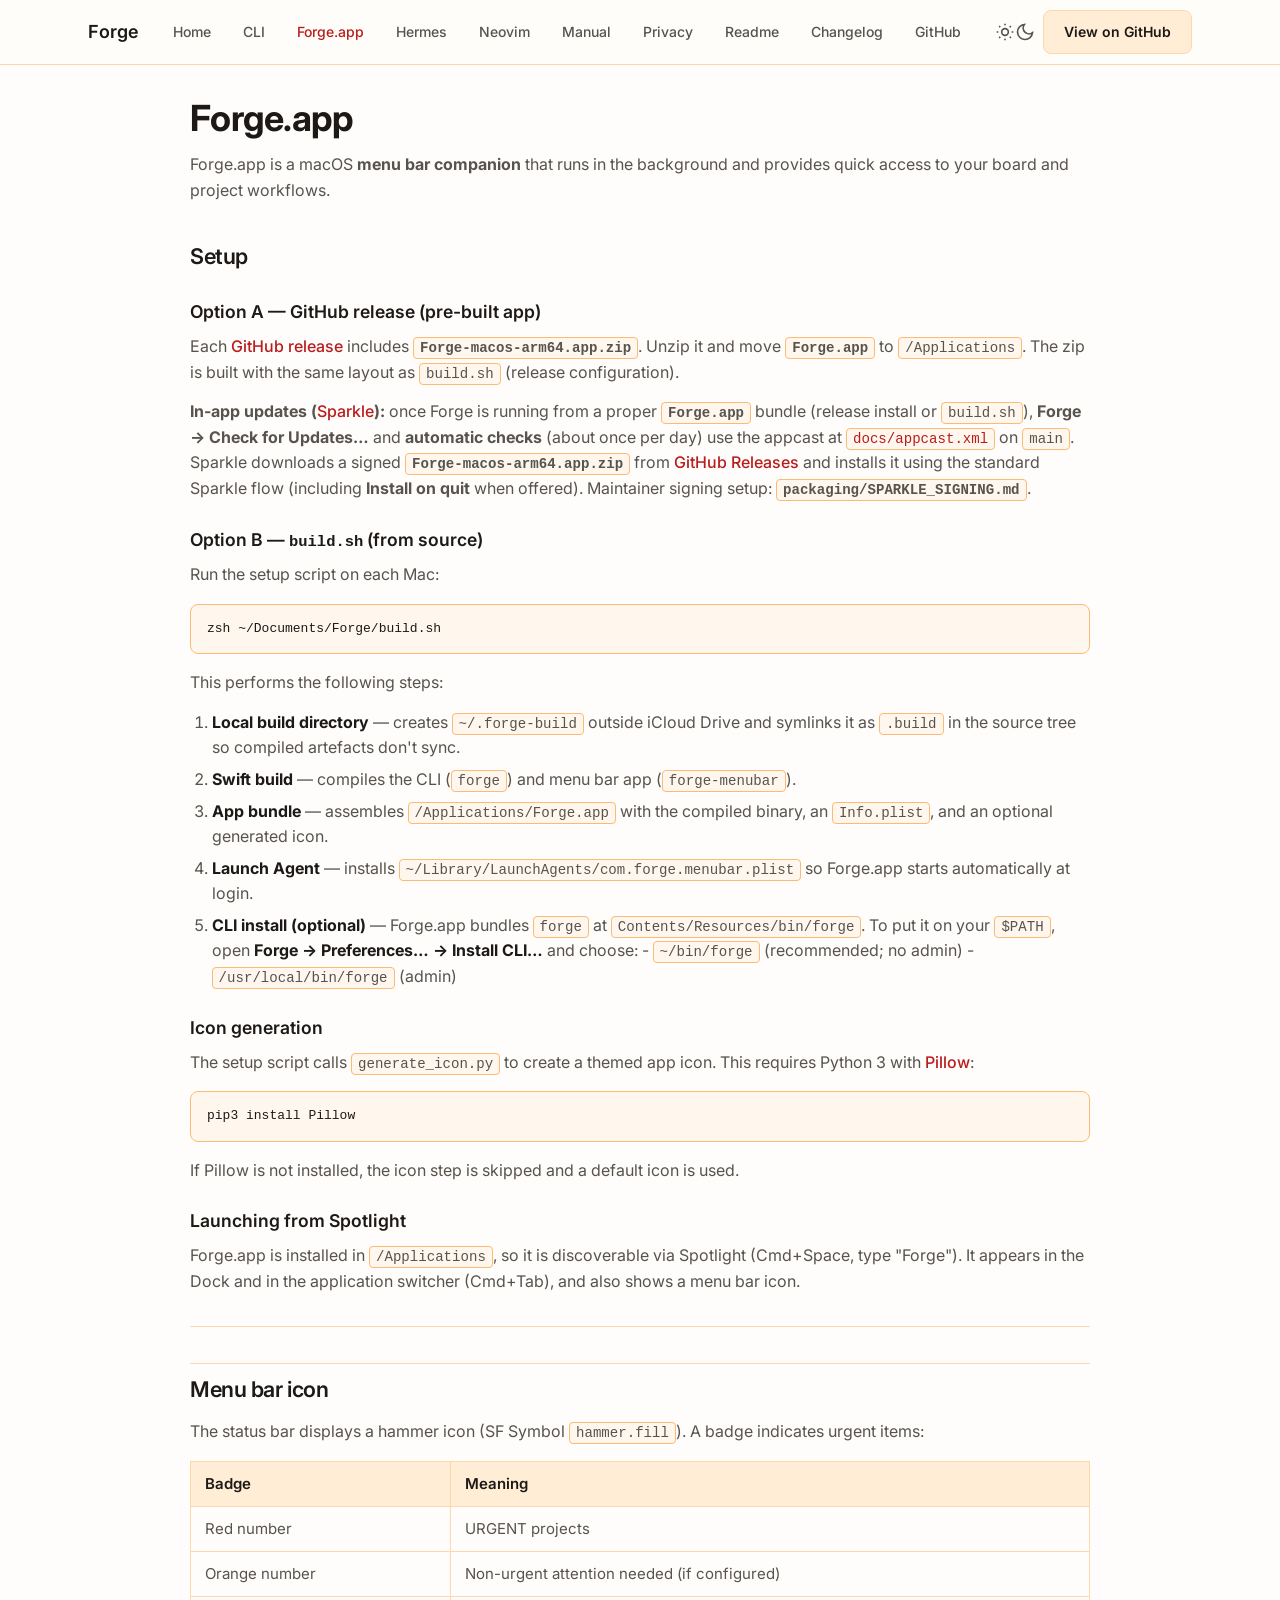
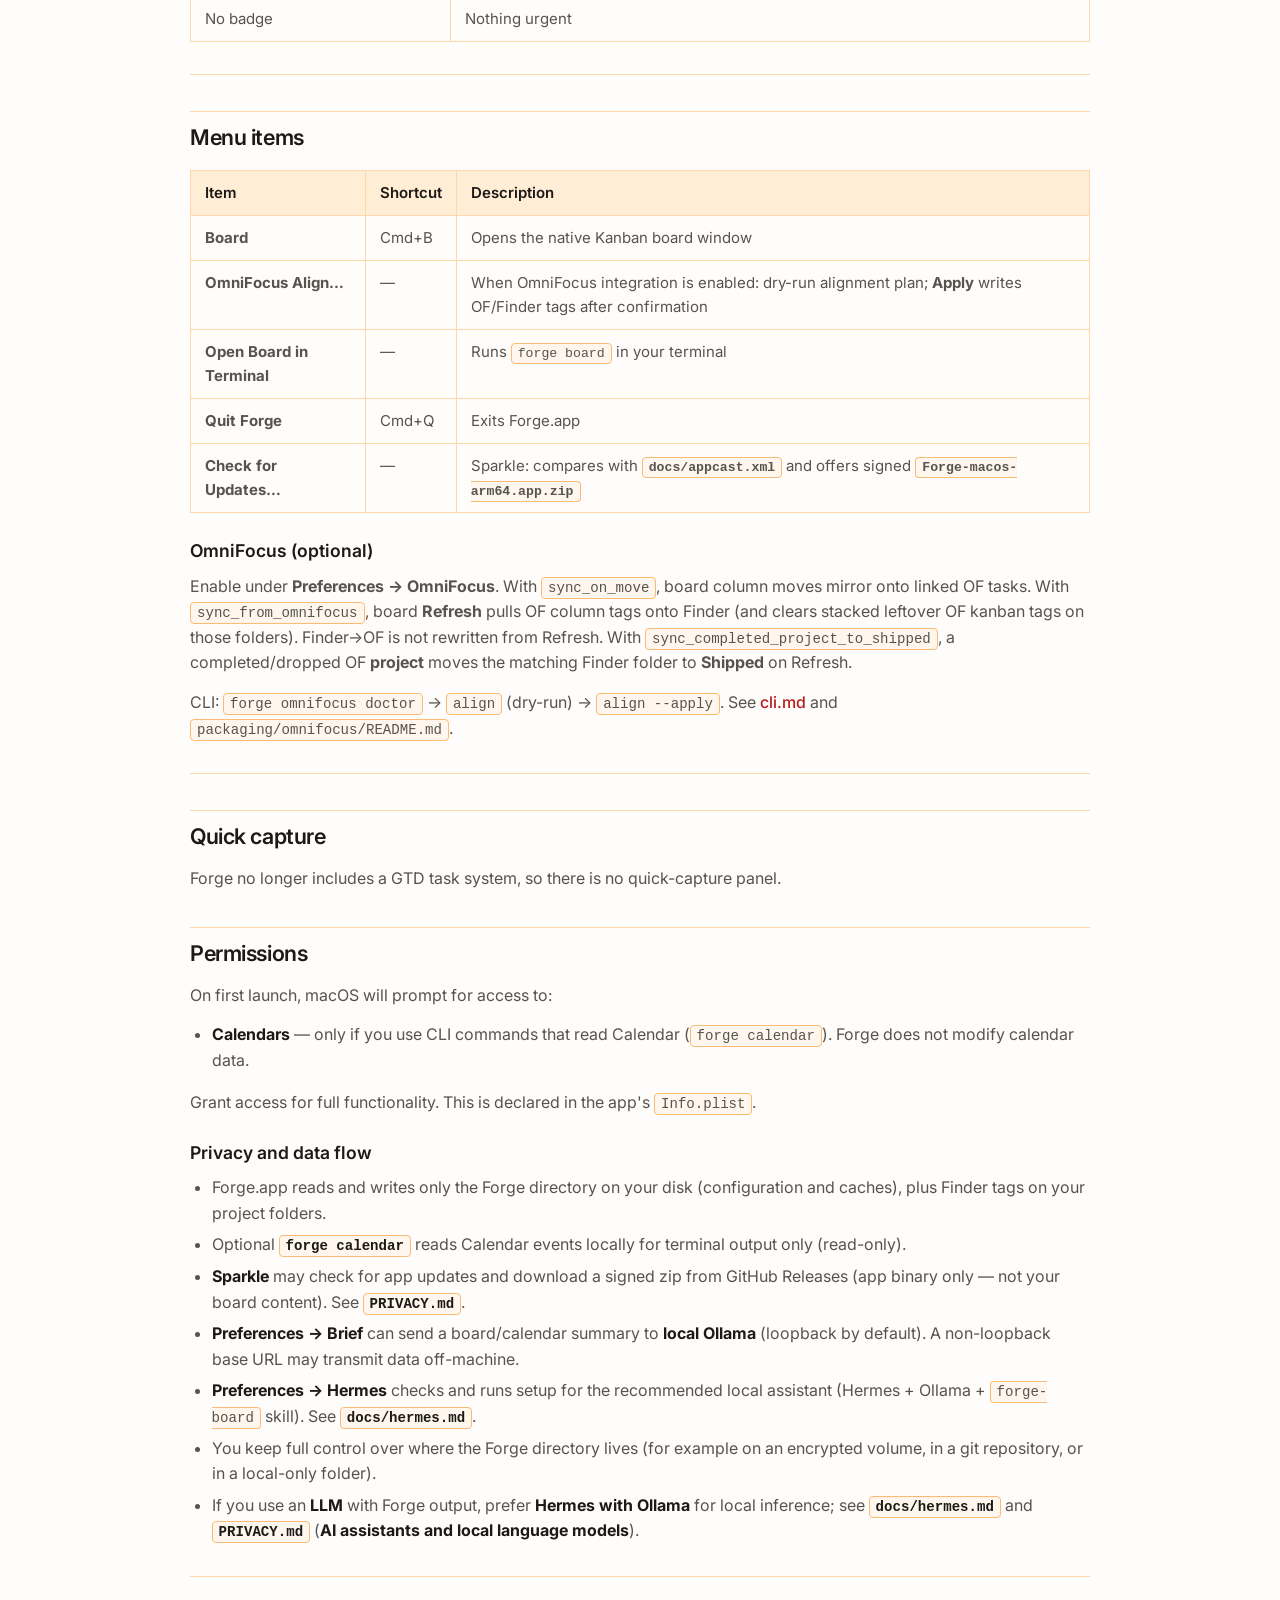
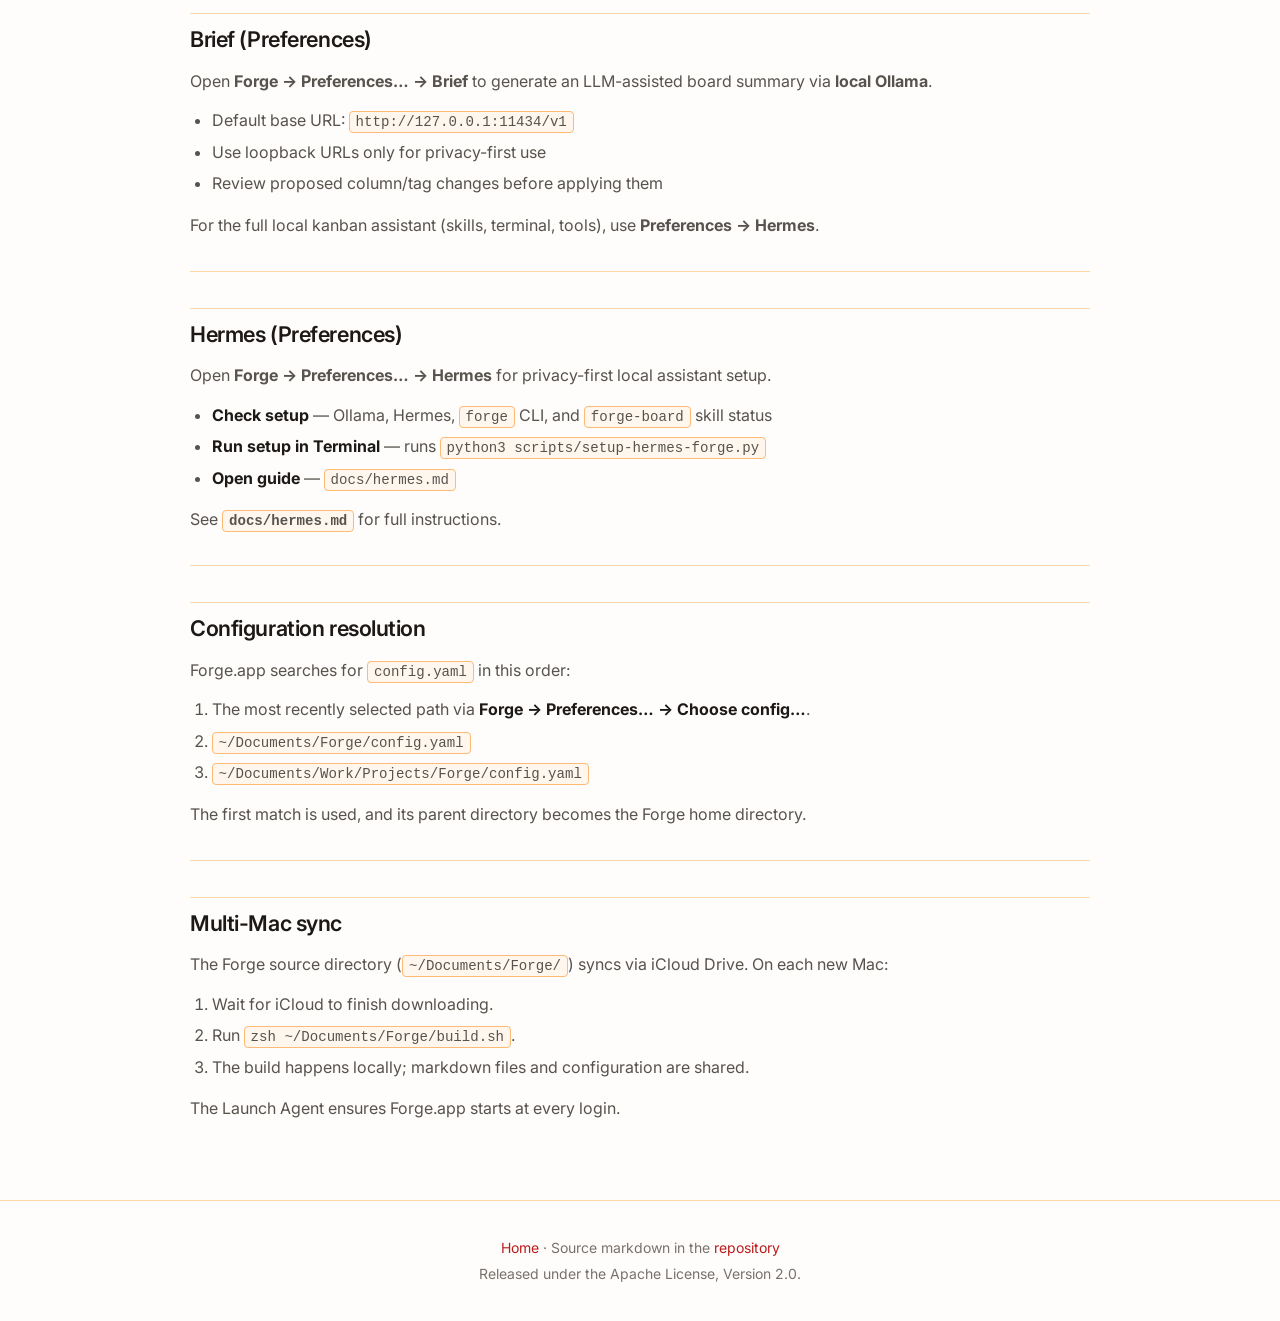
==== docs/app.html @ 405fa226 "feat(hermes): add local setup workflow and preferences integration Introduce Hermes + Ollama setup t" ====
<!DOCTYPE html>
<html lang="en-GB" dir="ltr">
  <head>
    <meta charset="utf-8" />
    <meta name="viewport" content="width=device-width, initial-scale=1" />
    <title>Forge.app · Forge</title>
    <meta name="description" content="Menu bar companion: sync, quick capture, overdue badges, and setup." />
    <link rel="icon" type="image/svg+xml" href="favicon.svg" />
    <link rel="preconnect" href="https://fonts.googleapis.com" />
    <link rel="preconnect" href="https://fonts.gstatic.com" crossorigin />
    <link
      href="https://fonts.googleapis.com/css2?family=Inter:wght@400;500;600;700&display=swap"
      rel="stylesheet"
    />
    <link rel="stylesheet" href="assets/site.css?v=3" />
    <script>
      (function () {
        try {
          var stored = localStorage.getItem("forge-theme-appearance");
          var mode =
            stored === "light" || stored === "dark" || stored === "system"
              ? stored
              : "system";
          var root = document.documentElement;
          if (mode === "light") {
            root.classList.add("light");
          } else if (mode === "dark") {
            root.classList.add("dark");
          }
        } catch (err) {
          /* localStorage unavailable — CSS alone follows prefers-color-scheme */
        }
      })();
    </script>

  </head>
  <body>
    <a href="#main" class="visually-hidden">Skip to content</a>
    <header class="site-nav">
      <div class="site-nav__inner">
        <a class="site-nav__brand" href="index.html">Forge</a>
        <nav class="site-nav__links" aria-label="Main navigation">
  <a class="site-nav__link" href="index.html">Home</a>
  <a class="site-nav__link" href="cli.html">CLI</a>
  <a class="site-nav__link is-active" href="app.html">Forge.app</a>
  <a class="site-nav__link" href="hermes.html">Hermes</a>
  <a class="site-nav__link" href="neovim.html">Neovim</a>
  <a class="site-nav__link" href="manual.html">Manual</a>
  <a class="site-nav__link" href="privacy.html">Privacy</a>
  <a class="site-nav__link" href="readme.html">Readme</a>
  <a class="site-nav__link" href="changelog.html">Changelog</a>
  <a class="site-nav__link" href="https://github.com/SimonAB/forge" target="_blank" rel="noopener noreferrer">GitHub</a>
</nav>
        <div class="site-nav__actions">
          <button
            type="button"
            class="theme-toggle"
            id="theme-toggle"
            aria-label="Toggle dark mode"
            title="Toggle theme"
          >
            <span class="theme-toggle__icon theme-toggle__icon--sun" aria-hidden="true">
              <svg viewBox="0 0 24 24" fill="none" stroke="currentColor" stroke-width="2">
                <circle cx="12" cy="12" r="4" />
                <path d="M12 2v2M12 20v2M4.93 4.93l1.41 1.41M17.66 17.66l1.41 1.41M2 12h2M20 12h2M4.93 19.07l1.41-1.41M17.66 6.34l1.41-1.41" />
              </svg>
            </span>
            <span class="theme-toggle__icon theme-toggle__icon--moon" aria-hidden="true" hidden>
              <svg viewBox="0 0 24 24" fill="none" stroke="currentColor" stroke-width="2">
                <path d="M21 12.79A9 9 0 1 1 11.21 3 7 7 0 0 0 21 12.79z" />
              </svg>
            </span>
          </button>
          <a
            class="btn btn--alt"
            href="https://github.com/SimonAB/forge"
            target="_blank"
            rel="noopener noreferrer"
            >View on GitHub</a
          >
        </div>
      </div>
    </header>
    <main id="main" class="doc-page">
      <article class="doc-content">
<h1>Forge.app</h1>
<p>Forge.app is a macOS <strong>menu bar companion</strong> that runs in the background and
provides quick access to your board and project workflows.</p>
<h2>Setup</h2>
<h3>Option A — GitHub release (pre-built app)</h3>
<p>Each <a href="https://github.com/SimonAB/forge/releases/latest">GitHub release</a> includes <strong><code>Forge-macos-arm64.app.zip</code></strong>. Unzip it and move <strong><code>Forge.app</code></strong> to <code>/Applications</code>. The zip is built with the same layout as <code>build.sh</code> (release configuration).</p>
<p><strong>In-app updates (<a href="https://sparkle-project.org/">Sparkle</a>):</strong> once Forge is running from a proper <strong><code>Forge.app</code></strong> bundle (release install or <code>build.sh</code>), <strong>Forge → Check for Updates…</strong> and <strong>automatic checks</strong> (about once per day) use the appcast at <a href="https://raw.githubusercontent.com/SimonAB/forge/main/docs/appcast.xml"><code>docs/appcast.xml</code></a> on <code>main</code>. Sparkle downloads a signed <strong><code>Forge-macos-arm64.app.zip</code></strong> from <a href="https://github.com/SimonAB/forge/releases">GitHub Releases</a> and installs it using the standard Sparkle flow (including <strong>Install on quit</strong> when offered). Maintainer signing setup: <strong><code>packaging/SPARKLE_SIGNING.md</code></strong>.</p>
<h3>Option B — <code>build.sh</code> (from source)</h3>
<p>Run the setup script on each Mac:</p>
<pre><code class="language-bash">zsh ~/Documents/Forge/build.sh
</code></pre>
<p>This performs the following steps:</p>
<ol>
<li><strong>Local build directory</strong> — creates <code>~/.forge-build</code> outside iCloud Drive
   and symlinks it as <code>.build</code> in the source tree so compiled artefacts don't
   sync.</li>
<li><strong>Swift build</strong> — compiles the CLI (<code>forge</code>) and menu bar app
   (<code>forge-menubar</code>).</li>
<li><strong>App bundle</strong> — assembles <code>/Applications/Forge.app</code> with the compiled
   binary, an <code>Info.plist</code>, and an optional generated icon.</li>
<li><strong>Launch Agent</strong> — installs
   <code>~/Library/LaunchAgents/com.forge.menubar.plist</code> so Forge.app starts
   automatically at login.</li>
<li><strong>CLI install (optional)</strong> — Forge.app bundles <code>forge</code> at <code>Contents/Resources/bin/forge</code>.
   To put it on your <code>$PATH</code>, open <strong>Forge → Preferences… → Install CLI…</strong> and choose:
   - <code>~/bin/forge</code> (recommended; no admin)
   - <code>/usr/local/bin/forge</code> (admin)</li>
</ol>
<h3>Icon generation</h3>
<p>The setup script calls <code>generate_icon.py</code> to create a themed app icon. This
requires Python 3 with <a href="https://pypi.org/project/Pillow/">Pillow</a>:</p>
<pre><code class="language-bash">pip3 install Pillow
</code></pre>
<p>If Pillow is not installed, the icon step is skipped and a default icon is used.</p>
<h3>Launching from Spotlight</h3>
<p>Forge.app is installed in <code>/Applications</code>, so it is discoverable via Spotlight
(Cmd+Space, type "Forge"). It appears in the Dock and in the application
switcher (Cmd+Tab), and also shows a menu bar icon.</p>
<hr />
<h2>Menu bar icon</h2>
<p>The status bar displays a hammer icon (SF Symbol <code>hammer.fill</code>). A badge
indicates urgent items:</p>
<table>
<thead>
<tr>
<th>Badge</th>
<th>Meaning</th>
</tr>
</thead>
<tbody>
<tr>
<td>Red number</td>
<td>URGENT projects</td>
</tr>
<tr>
<td>Orange number</td>
<td>Non-urgent attention needed (if configured)</td>
</tr>
<tr>
<td>No badge</td>
<td>Nothing urgent</td>
</tr>
</tbody>
</table>
<hr />
<h2>Menu items</h2>
<table>
<thead>
<tr>
<th>Item</th>
<th>Shortcut</th>
<th>Description</th>
</tr>
</thead>
<tbody>
<tr>
<td><strong>Board</strong></td>
<td>Cmd+B</td>
<td>Opens the native Kanban board window</td>
</tr>
<tr>
<td><strong>OmniFocus Align…</strong></td>
<td>—</td>
<td>When OmniFocus integration is enabled: dry-run alignment plan; <strong>Apply</strong> writes OF/Finder tags after confirmation</td>
</tr>
<tr>
<td><strong>Open Board in Terminal</strong></td>
<td>—</td>
<td>Runs <code>forge board</code> in your terminal</td>
</tr>
<tr>
<td><strong>Quit Forge</strong></td>
<td>Cmd+Q</td>
<td>Exits Forge.app</td>
</tr>
<tr>
<td><strong>Check for Updates…</strong></td>
<td>—</td>
<td>Sparkle: compares with <strong><code>docs/appcast.xml</code></strong> and offers signed <strong><code>Forge-macos-arm64.app.zip</code></strong></td>
</tr>
</tbody>
</table>
<h3>OmniFocus (optional)</h3>
<p>Enable under <strong>Preferences → OmniFocus</strong>. With <code>sync_on_move</code>, board column moves mirror onto linked OF tasks. With <code>sync_from_omnifocus</code>, board <strong>Refresh</strong> pulls OF column tags onto Finder (and clears stacked leftover OF kanban tags on those folders). Finder→OF is not rewritten from Refresh. With <code>sync_completed_project_to_shipped</code>, a completed/dropped OF <strong>project</strong> moves the matching Finder folder to <strong>Shipped</strong> on Refresh.</p>
<p>CLI: <code>forge omnifocus doctor</code> → <code>align</code> (dry-run) → <code>align --apply</code>. See <a href="cli.md">cli.md</a> and <code>packaging/omnifocus/README.md</code>.</p>
<hr />
<h2>Quick capture</h2>
<p>Forge no longer includes a GTD task system, so there is no quick-capture panel.</p>
<h2>Permissions</h2>
<p>On first launch, macOS will prompt for access to:</p>
<ul>
<li><strong>Calendars</strong> — only if you use CLI commands that read Calendar (<code>forge calendar</code>). Forge does not modify calendar data.</li>
</ul>
<p>Grant access for full functionality. This is declared in the app's
<code>Info.plist</code>.</p>
<h3>Privacy and data flow</h3>
<ul>
<li>Forge.app reads and writes only the Forge directory on your disk
  (configuration and caches), plus Finder tags on your project folders.</li>
<li>Optional <strong><code>forge calendar</code></strong> reads Calendar events locally for terminal output only (read-only).</li>
<li><strong>Sparkle</strong> may check for app updates and download a signed zip from GitHub Releases
  (app binary only — not your board content). See <strong><code>PRIVACY.md</code></strong>.</li>
<li><strong>Preferences → Brief</strong> can send a board/calendar summary to <strong>local Ollama</strong>
  (loopback by default). A non-loopback base URL may transmit data off-machine.</li>
<li><strong>Preferences → Hermes</strong> checks and runs setup for the recommended local
  assistant (Hermes + Ollama + <code>forge-board</code> skill). See <strong><code>docs/hermes.md</code></strong>.</li>
<li>You keep full control over where the Forge directory lives (for example on an
  encrypted volume, in a git repository, or in a local-only folder).</li>
<li>If you use an <strong>LLM</strong> with Forge output, prefer <strong>Hermes with Ollama</strong> for local
  inference; see <strong><code>docs/hermes.md</code></strong> and <strong><code>PRIVACY.md</code></strong> (<strong>AI assistants and local language models</strong>).</li>
</ul>
<hr />
<h2>Brief (Preferences)</h2>
<p>Open <strong>Forge → Preferences… → Brief</strong> to generate an LLM-assisted board summary via <strong>local Ollama</strong>.</p>
<ul>
<li>Default base URL: <code>http://127.0.0.1:11434/v1</code></li>
<li>Use loopback URLs only for privacy-first use</li>
<li>Review proposed column/tag changes before applying them</li>
</ul>
<p>For the full local kanban assistant (skills, terminal, tools), use <strong>Preferences → Hermes</strong>.</p>
<hr />
<h2>Hermes (Preferences)</h2>
<p>Open <strong>Forge → Preferences… → Hermes</strong> for privacy-first local assistant setup.</p>
<ul>
<li><strong>Check setup</strong> — Ollama, Hermes, <code>forge</code> CLI, and <code>forge-board</code> skill status</li>
<li><strong>Run setup in Terminal</strong> — runs <code>python3 scripts/setup-hermes-forge.py</code></li>
<li><strong>Open guide</strong> — <code>docs/hermes.md</code></li>
</ul>
<p>See <strong><code>docs/hermes.md</code></strong> for full instructions.</p>
<hr />
<h2>Configuration resolution</h2>
<p>Forge.app searches for <code>config.yaml</code> in this order:</p>
<ol>
<li>The most recently selected path via <strong>Forge → Preferences… → Choose config…</strong>.</li>
<li><code>~/Documents/Forge/config.yaml</code></li>
<li><code>~/Documents/Work/Projects/Forge/config.yaml</code></li>
</ol>
<p>The first match is used, and its parent directory becomes the Forge home
directory.</p>
<hr />
<h2>Multi-Mac sync</h2>
<p>The Forge source directory (<code>~/Documents/Forge/</code>) syncs via iCloud Drive. On
each new Mac:</p>
<ol>
<li>Wait for iCloud to finish downloading.</li>
<li>Run <code>zsh ~/Documents/Forge/build.sh</code>.</li>
<li>The build happens locally; markdown files and configuration are shared.</li>
</ol>
<p>The Launch Agent ensures Forge.app starts at every login.</p>
      </article>
    </main>
    <footer class="site-footer">
      <p>
        <a href="index.html">Home</a>
        · Source markdown in the
        <a href="https://github.com/SimonAB/forge" target="_blank" rel="noopener noreferrer">repository</a>
      </p>
      <p>Released under the Apache License, Version 2.0.</p>
    </footer>
    <script src="assets/theme.js?v=3"></script>
  </body>
</html>
---- docs/assets/site.css ----
/**
 * Forge project page — layout inspired by VitePress-style docs; palette reads as
 * live fire: deep coals, flame core, and glowing ember highlights.
 */

:root {
  color-scheme: light dark;
  --vp-c-bg: #fffdfb;
  --vp-c-bg-alt: #fff7ed;
  --vp-c-bg-soft: #ffedd5;
  --vp-c-text-1: #1c1917;
  --vp-c-text-2: #57534e;
  --vp-c-text-3: #78716c;
  --vp-c-divider: #fed7aa;
  /* Hot metal / ember accent — still legible on light surfaces */
  --vp-c-brand-1: #b91c1c;
  --vp-c-brand-2: #ea580c;
  /* Coal bed → cherry embers → flame → bright tongues (stops stay off pure white) */
  --vp-home-hero-name-background: linear-gradient(
    110deg,
    #1c0a0a 0%,
    #7f1d1d 14%,
    #b91c1c 32%,
    #ea580c 52%,
    #f97316 72%,
    #f59e0b 92%,
    #d97706 100%
  );
  --vp-code-bg: #fff7ed;
  --vp-code-border: #fdba74;
  --vp-nav-bg: rgba(255, 253, 250, 0.85);
  --vp-shadow: 0 1px 3px rgba(69, 10, 10, 0.08);
  --vp-card-border: #fed7aa;
  --vp-card-hover: #fff7ed;
  /* Soft ember wash for glows (light) */
  --vp-glow-flame: rgba(249, 115, 22, 0.35);
  --vp-glow-coal: rgba(185, 28, 28, 0.3);
  --vp-hero-ambient: rgba(251, 146, 60, 0.14);
  --vp-hero-name-glow: drop-shadow(0 0 12px var(--vp-glow-flame))
    drop-shadow(0 0 26px var(--vp-glow-coal));
}

/**
 * System appearance: when JS mode is "system", neither .light nor .dark is set.
 * Dark palette then comes from prefers-color-scheme alone (works even if theme.js is cached/old).
 */
@media (prefers-color-scheme: dark) {
  html:not(.light):not(.dark) {
    color-scheme: dark;
    --vp-c-bg: #0c0a0a;
    --vp-c-bg-alt: #0f0c0b;
    --vp-c-bg-soft: #1a1412;
    --vp-c-text-1: #fafaf9;
    --vp-c-text-2: #d6d3d1;
    --vp-c-text-3: #a8a29e;
    --vp-c-divider: #44403c;
    --vp-c-brand-1: #fb923c;
    --vp-c-brand-2: #fcd34d;
    --vp-home-hero-name-background: linear-gradient(
      112deg,
      #3f0f0f 0%,
      #991b1b 18%,
      #ea580c 42%,
      #fb923c 62%,
      #fbbf24 80%,
      #fde68a 94%,
      #fffbeb 100%
    );
    --vp-code-bg: #1a1412;
    --vp-code-border: #44403c;
    --vp-nav-bg: rgba(12, 10, 10, 0.88);
    --vp-shadow: 0 1px 3px rgba(0, 0, 0, 0.5);
    --vp-card-border: #3f3a36;
    --vp-card-hover: #221c19;
    --vp-glow-flame: rgba(251, 191, 36, 0.55);
    --vp-glow-coal: rgba(248, 113, 113, 0.4);
    --vp-hero-ambient: rgba(234, 88, 12, 0.2);
    --vp-hero-name-glow: drop-shadow(0 0 10px rgba(251, 146, 60, 0.55))
      drop-shadow(0 0 22px rgba(234, 88, 12, 0.38))
      drop-shadow(0 0 34px rgba(185, 28, 28, 0.28));
  }
}

/** Pinned light theme (e.g. dark OS but user chose light). */
html.light {
  color-scheme: light;
  --vp-c-bg: #fffdfb;
  --vp-c-bg-alt: #fff7ed;
  --vp-c-bg-soft: #ffedd5;
  --vp-c-text-1: #1c1917;
  --vp-c-text-2: #57534e;
  --vp-c-text-3: #78716c;
  --vp-c-divider: #fed7aa;
  --vp-c-brand-1: #b91c1c;
  --vp-c-brand-2: #ea580c;
  --vp-home-hero-name-background: linear-gradient(
    110deg,
    #1c0a0a 0%,
    #7f1d1d 14%,
    #b91c1c 32%,
    #ea580c 52%,
    #f97316 72%,
    #f59e0b 92%,
    #d97706 100%
  );
  --vp-code-bg: #fff7ed;
  --vp-code-border: #fdba74;
  --vp-nav-bg: rgba(255, 253, 250, 0.85);
  --vp-shadow: 0 1px 3px rgba(69, 10, 10, 0.08);
  --vp-card-border: #fed7aa;
  --vp-card-hover: #fff7ed;
  --vp-glow-flame: rgba(249, 115, 22, 0.35);
  --vp-glow-coal: rgba(185, 28, 28, 0.3);
  --vp-hero-ambient: rgba(251, 146, 60, 0.14);
  --vp-hero-name-glow: drop-shadow(0 0 12px var(--vp-glow-flame))
    drop-shadow(0 0 26px var(--vp-glow-coal));
}

html.dark {
  color-scheme: dark;
  --vp-c-bg: #0c0a0a;
  --vp-c-bg-alt: #0f0c0b;
  --vp-c-bg-soft: #1a1412;
  --vp-c-text-1: #fafaf9;
  --vp-c-text-2: #d6d3d1;
  --vp-c-text-3: #a8a29e;
  --vp-c-divider: #44403c;
  --vp-c-brand-1: #fb923c;
  --vp-c-brand-2: #fcd34d;
  /* Dark forge: dying coals → flare → white-hot breath */
  --vp-home-hero-name-background: linear-gradient(
    112deg,
    #3f0f0f 0%,
    #991b1b 18%,
    #ea580c 42%,
    #fb923c 62%,
    #fbbf24 80%,
    #fde68a 94%,
    #fffbeb 100%
  );
  --vp-code-bg: #1a1412;
  --vp-code-border: #44403c;
  --vp-nav-bg: rgba(12, 10, 10, 0.88);
  --vp-shadow: 0 1px 3px rgba(0, 0, 0, 0.5);
  --vp-card-border: #3f3a36;
  --vp-card-hover: #221c19;
  --vp-glow-flame: rgba(251, 191, 36, 0.55);
  --vp-glow-coal: rgba(248, 113, 113, 0.4);
  --vp-hero-ambient: rgba(234, 88, 12, 0.2);
  --vp-hero-name-glow: drop-shadow(0 0 10px rgba(251, 146, 60, 0.55))
    drop-shadow(0 0 22px rgba(234, 88, 12, 0.38))
    drop-shadow(0 0 34px rgba(185, 28, 28, 0.28));
}

*,
*::before,
*::after {
  box-sizing: border-box;
}

html {
  scroll-behavior: smooth;
}

body {
  margin: 0;
  font-family:
    "Inter",
    ui-sans-serif,
    system-ui,
    -apple-system,
    BlinkMacSystemFont,
    "Segoe UI",
    Roboto,
    sans-serif;
  font-size: 16px;
  line-height: 1.6;
  background: var(--vp-c-bg);
  color: var(--vp-c-text-1);
  -webkit-font-smoothing: antialiased;
}

a {
  color: var(--vp-c-brand-1);
  text-decoration: none;
}

a:hover {
  text-decoration: underline;
}

code,
pre {
  font-family:
    ui-monospace,
    "SF Mono",
    "Cascadia Code",
    Menlo,
    Monaco,
    Consolas,
    monospace;
  font-size: 0.9em;
}

.visually-hidden {
  position: absolute;
  width: 1px;
  height: 1px;
  padding: 0;
  margin: -1px;
  overflow: hidden;
  clip: rect(0, 0, 0, 0);
  white-space: nowrap;
  border: 0;
}

/* ——— Nav ——— */

.site-nav {
  position: sticky;
  top: 0;
  z-index: 50;
  border-bottom: 1px solid var(--vp-c-divider);
  background: var(--vp-nav-bg);
  backdrop-filter: blur(12px);
}

.site-nav__inner {
  max-width: 1152px;
  margin: 0 auto;
  padding: 0 24px;
  height: 64px;
  display: flex;
  align-items: center;
  justify-content: space-between;
  gap: 16px;
}

.site-nav__brand {
  font-weight: 600;
  font-size: 1.125rem;
  color: var(--vp-c-text-1);
  text-decoration: none;
}

.site-nav__brand:hover {
  color: var(--vp-c-brand-1);
  text-decoration: none;
}

.site-nav__links {
  display: flex;
  align-items: center;
  gap: 8px;
  flex-wrap: wrap;
  justify-content: flex-end;
}

.site-nav__link {
  padding: 6px 12px;
  border-radius: 8px;
  font-size: 0.875rem;
  font-weight: 500;
  color: var(--vp-c-text-2);
  text-decoration: none;
}

.site-nav__link:hover {
  color: var(--vp-c-text-1);
  background: var(--vp-c-bg-soft);
  text-decoration: none;
}

.site-nav__link.is-active {
  color: var(--vp-c-brand-1);
}

.site-nav__actions {
  display: flex;
  align-items: center;
  gap: 8px;
}

.theme-toggle {
  display: flex;
  align-items: center;
  justify-content: center;
  width: 40px;
  height: 40px;
  border: none;
  border-radius: 8px;
  background: transparent;
  color: var(--vp-c-text-2);
  cursor: pointer;
}

.theme-toggle:hover {
  background: var(--vp-c-bg-soft);
  color: var(--vp-c-text-1);
}

.theme-toggle svg {
  width: 20px;
  height: 20px;
}

.theme-toggle__icon {
  display: flex;
  align-items: center;
  justify-content: center;
}

/* ——— Layout ——— */

main {
  max-width: 1152px;
  margin: 0 auto;
  padding: 0 24px 80px;
}

/* ——— Hero ——— */

.hero {
  position: relative;
  isolation: isolate;
  padding: 48px 0 56px;
  text-align: center;
}

/* Faint forge glow behind the hero — suggests heat radiating upward */
.hero::before {
  content: "";
  position: absolute;
  z-index: -1;
  left: 50%;
  top: 0;
  transform: translateX(-50%);
  width: min(100%, 720px);
  height: 280px;
  background: radial-gradient(
    ellipse 90% 70% at 50% 35%,
    var(--vp-hero-ambient),
    transparent 68%
  );
  pointer-events: none;
}

.hero__title {
  margin: 0 0 12px;
  font-size: clamp(2.25rem, 5vw, 3rem);
  font-weight: 700;
  letter-spacing: -0.02em;
  line-height: 1.15;
}

.hero__name {
  display: block;
  background: var(--vp-home-hero-name-background);
  background-size: 120% 120%;
  background-position: 30% 50%;
  -webkit-background-clip: text;
  background-clip: text;
  color: transparent;
  filter: var(--vp-hero-name-glow);
}

.hero__subtitle {
  display: block;
  margin-top: 8px;
  font-size: clamp(1.125rem, 2.5vw, 1.5rem);
  font-weight: 600;
  color: var(--vp-c-text-1);
}

.hero__tagline {
  margin: 16px auto 0;
  max-width: 560px;
  font-size: 1.125rem;
  color: var(--vp-c-text-2);
}

.hero__actions {
  margin-top: 32px;
  display: flex;
  flex-wrap: wrap;
  gap: 12px;
  justify-content: center;
}

.hero__download-note {
  margin: 20px auto 0;
  max-width: 520px;
  font-size: 0.875rem;
  line-height: 1.5;
  color: var(--vp-c-text-2);
}

.hero__download-note a {
  font-weight: 500;
}

.btn {
  display: inline-flex;
  align-items: center;
  justify-content: center;
  padding: 10px 20px;
  border-radius: 8px;
  font-size: 0.875rem;
  font-weight: 600;
  text-decoration: none;
  border: 1px solid transparent;
  transition:
    background 0.18s ease,
    border-color 0.18s ease,
    color 0.18s ease,
    box-shadow 0.18s ease;
}

.btn:hover {
  text-decoration: none;
}

.btn--brand {
  background: linear-gradient(165deg, #b91c1c 0%, #dc2626 45%, #ea580c 100%);
  color: #fffaf5;
  border-color: rgba(254, 243, 199, 0.35);
  text-shadow: 0 0 12px rgba(254, 243, 199, 0.35);
  box-shadow:
    0 0 0 1px rgba(252, 165, 165, 0.25),
    0 2px 14px rgba(220, 38, 38, 0.35),
    0 0 28px rgba(249, 115, 22, 0.2);
}

.btn--brand:hover {
  background: linear-gradient(165deg, #dc2626 0%, #ea580c 50%, #f97316 100%);
  border-color: rgba(254, 240, 138, 0.55);
  color: #fffef9;
  box-shadow:
    0 0 0 1px rgba(253, 224, 71, 0.35),
    0 4px 22px rgba(234, 88, 12, 0.5),
    0 0 36px rgba(251, 191, 36, 0.28);
}

html.dark .btn--brand {
  background: linear-gradient(165deg, #7f1d1d 0%, #b91c1c 35%, #ea580c 75%, #f59e0b 100%);
  border-color: rgba(253, 224, 71, 0.4);
  text-shadow: 0 0 14px rgba(254, 249, 195, 0.45);
  box-shadow:
    0 0 0 1px rgba(251, 191, 36, 0.2),
    0 2px 18px rgba(234, 88, 12, 0.45),
    0 0 32px rgba(251, 146, 60, 0.25);
}

@media (prefers-color-scheme: dark) {
  html:not(.light):not(.dark) .btn--brand {
    background: linear-gradient(165deg, #7f1d1d 0%, #b91c1c 35%, #ea580c 75%, #f59e0b 100%);
    border-color: rgba(253, 224, 71, 0.4);
    text-shadow: 0 0 14px rgba(254, 249, 195, 0.45);
    box-shadow:
      0 0 0 1px rgba(251, 191, 36, 0.2),
      0 2px 18px rgba(234, 88, 12, 0.45),
      0 0 32px rgba(251, 146, 60, 0.25);
  }
}

html.dark .btn--brand:hover {
  background: linear-gradient(165deg, #b91c1c 0%, #ea580c 45%, #fb923c 78%, #fde68a 100%);
  border-color: rgba(255, 251, 235, 0.55);
  box-shadow:
    0 0 0 1px rgba(254, 240, 138, 0.45),
    0 4px 26px rgba(251, 146, 60, 0.55),
    0 0 44px rgba(253, 224, 71, 0.22);
}

@media (prefers-color-scheme: dark) {
  html:not(.light):not(.dark) .btn--brand:hover {
    background: linear-gradient(165deg, #b91c1c 0%, #ea580c 45%, #fb923c 78%, #fde68a 100%);
    border-color: rgba(255, 251, 235, 0.55);
    box-shadow:
      0 0 0 1px rgba(254, 240, 138, 0.45),
      0 4px 26px rgba(251, 146, 60, 0.55),
      0 0 44px rgba(253, 224, 71, 0.22);
  }
}

.btn--alt {
  background: var(--vp-c-bg-soft);
  color: var(--vp-c-text-1);
  border-color: var(--vp-c-divider);
}

.btn--alt:hover {
  border-color: var(--vp-c-brand-1);
  color: var(--vp-c-brand-1);
}

/* ——— Features ——— */

.features {
  padding: 24px 0 48px;
}

.features__grid {
  display: grid;
  grid-template-columns: repeat(auto-fill, minmax(280px, 1fr));
  gap: 16px;
}

.feature-card {
  border: 1px solid var(--vp-card-border);
  border-radius: 12px;
  padding: 24px;
  background: var(--vp-c-bg);
  box-shadow: var(--vp-shadow);
  transition:
    border-color 0.18s ease,
    background 0.18s ease,
    box-shadow 0.18s ease;
}

.feature-card:hover {
  border-color: rgba(234, 88, 12, 0.65);
  background: var(--vp-card-hover);
  box-shadow:
    var(--vp-shadow),
    0 0 0 1px rgba(251, 146, 60, 0.12),
    0 8px 28px rgba(220, 38, 38, 0.08),
    0 0 40px rgba(249, 115, 22, 0.06);
}

html.dark .feature-card:hover {
  box-shadow:
    var(--vp-shadow),
    0 0 0 1px rgba(251, 146, 60, 0.2),
    0 8px 32px rgba(234, 88, 12, 0.15),
    0 0 48px rgba(251, 191, 36, 0.08);
}

@media (prefers-color-scheme: dark) {
  html:not(.light):not(.dark) .feature-card:hover {
    box-shadow:
      var(--vp-shadow),
      0 0 0 1px rgba(251, 146, 60, 0.2),
      0 8px 32px rgba(234, 88, 12, 0.15),
      0 0 48px rgba(251, 191, 36, 0.08);
  }
}

.feature-card__icon {
  font-size: 1.75rem;
  line-height: 1;
  margin-bottom: 12px;
}

.feature-card__title {
  margin: 0 0 8px;
  font-size: 1.125rem;
  font-weight: 600;
}

.feature-card__text {
  margin: 0;
  font-size: 0.9375rem;
  color: var(--vp-c-text-2);
}

/* ——— Content sections ——— */

.section {
  padding: 32px 0;
  border-top: 1px solid var(--vp-c-divider);
}

.section__title {
  margin: 0 0 8px;
  font-size: 1.5rem;
  font-weight: 600;
  letter-spacing: -0.02em;
}

.section__lead {
  margin: 0 0 20px;
  color: var(--vp-c-text-2);
  max-width: 720px;
}

.section h3 {
  margin: 24px 0 12px;
  font-size: 1.125rem;
  font-weight: 600;
}

.section ul,
.section ol {
  margin: 0 0 16px;
  padding-left: 1.25rem;
  color: var(--vp-c-text-2);
}

.section li {
  margin-bottom: 6px;
}

.section li strong {
  color: var(--vp-c-text-1);
}

/* ——— Code ——— */

.code-block {
  position: relative;
  margin: 16px 0;
  border-radius: 8px;
  border: 1px solid var(--vp-code-border);
  background: var(--vp-code-bg);
  overflow: hidden;
}

.code-block__label {
  display: block;
  padding: 8px 16px;
  font-size: 0.75rem;
  font-weight: 600;
  text-transform: uppercase;
  letter-spacing: 0.04em;
  color: var(--vp-c-text-3);
  border-bottom: 1px solid var(--vp-code-border);
}

.code-block pre {
  margin: 0;
  padding: 16px;
  overflow-x: auto;
  font-size: 0.8125rem;
  line-height: 1.55;
  color: var(--vp-c-text-1);
}

.inline-code {
  padding: 2px 6px;
  border-radius: 4px;
  background: var(--vp-code-bg);
  border: 1px solid var(--vp-code-border);
  font-size: 0.875em;
}

/* ——— Table ——— */

.doc-table {
  width: 100%;
  border-collapse: collapse;
  font-size: 0.9375rem;
  margin: 16px 0;
}

.doc-table th,
.doc-table td {
  border: 1px solid var(--vp-c-divider);
  padding: 10px 14px;
  text-align: left;
}

.doc-table th {
  background: var(--vp-c-bg-soft);
  font-weight: 600;
}

.doc-table td {
  color: var(--vp-c-text-2);
}

.doc-table td a {
  font-weight: 500;
}

/* ——— Principles ——— */

.principles {
  list-style: decimal;
  padding-left: 1.25rem;
  color: var(--vp-c-text-2);
}

.principles li {
  margin-bottom: 8px;
}

/* ——— Doc list ——— */

.doc-list {
  list-style: decimal;
  padding-left: 1.25rem;
  margin: 0;
}

.doc-list li {
  margin-bottom: 8px;
}

/* ——— Footer ——— */

.site-footer {
  border-top: 1px solid var(--vp-c-divider);
  padding: 32px 24px;
  text-align: center;
  color: var(--vp-c-text-3);
  font-size: 0.875rem;
}

.site-footer p {
  margin: 4px 0;
}

/* ——— Markdown doc pages (generated) ——— */

.doc-page {
  padding: 32px 24px 64px;
}

.doc-content {
  max-width: 900px;
  margin: 0 auto;
}

.doc-content > *:first-child {
  margin-top: 0;
}

.doc-content h1 {
  margin: 0 0 12px;
  font-size: clamp(1.75rem, 4vw, 2.25rem);
  font-weight: 700;
  letter-spacing: -0.02em;
  line-height: 1.2;
  color: var(--vp-c-text-1);
}

.doc-content h2 {
  margin: 2.25rem 0 12px;
  padding-top: 0.5rem;
  font-size: 1.35rem;
  font-weight: 600;
  letter-spacing: -0.02em;
  border-top: 1px solid var(--vp-c-divider);
  color: var(--vp-c-text-1);
}

.doc-content h2:first-of-type,
.doc-content > h1 + h2 {
  border-top: none;
  padding-top: 0;
}

.doc-content h3 {
  margin: 1.5rem 0 8px;
  font-size: 1.1rem;
  font-weight: 600;
  color: var(--vp-c-text-1);
}

.doc-content h4 {
  margin: 1.25rem 0 6px;
  font-size: 1rem;
  font-weight: 600;
  color: var(--vp-c-text-1);
}

.doc-content p {
  margin: 0 0 14px;
  color: var(--vp-c-text-2);
}

.doc-content a {
  font-weight: 500;
}

.doc-content ul,
.doc-content ol {
  margin: 0 0 16px;
  padding-left: 1.35rem;
  color: var(--vp-c-text-2);
}

.doc-content li {
  margin-bottom: 6px;
}

.doc-content li strong {
  color: var(--vp-c-text-1);
}

.doc-content hr {
  margin: 2rem 0;
  border: none;
  border-top: 1px solid var(--vp-c-divider);
}

.doc-content blockquote {
  margin: 16px 0;
  padding: 12px 16px;
  border-left: 4px solid var(--vp-c-brand-1);
  background: var(--vp-c-bg-soft);
  border-radius: 0 8px 8px 0;
  color: var(--vp-c-text-2);
}

.doc-content blockquote p:last-child {
  margin-bottom: 0;
}

.doc-content pre {
  margin: 16px 0;
  padding: 14px 16px;
  border-radius: 8px;
  border: 1px solid var(--vp-code-border);
  background: var(--vp-code-bg);
  overflow-x: auto;
  font-size: 0.8125rem;
  line-height: 1.55;
  color: var(--vp-c-text-1);
}

.doc-content pre code {
  font-size: inherit;
  padding: 0;
  border: none;
  background: none;
}

.doc-content code {
  font-size: 0.88em;
}

.doc-content p code,
.doc-content li code,
.doc-content td code {
  padding: 2px 6px;
  border-radius: 4px;
  background: var(--vp-code-bg);
  border: 1px solid var(--vp-code-border);
}

.doc-content table {
  width: 100%;
  border-collapse: collapse;
  font-size: 0.9375rem;
  margin: 16px 0 20px;
}

.doc-content th,
.doc-content td {
  border: 1px solid var(--vp-c-divider);
  padding: 10px 14px;
  text-align: left;
  vertical-align: top;
}

.doc-content th {
  background: var(--vp-c-bg-soft);
  font-weight: 600;
  color: var(--vp-c-text-1);
}

.doc-content td {
  color: var(--vp-c-text-2);
}

.doc-content thead th {
  color: var(--vp-c-text-1);
}

@media (max-width: 640px) {
  .site-nav__inner {
    flex-wrap: wrap;
    height: auto;
    padding-top: 12px;
    padding-bottom: 12px;
  }

  .hero {
    padding-top: 32px;
  }

  .doc-page {
    padding-left: 16px;
    padding-right: 16px;
  }
}
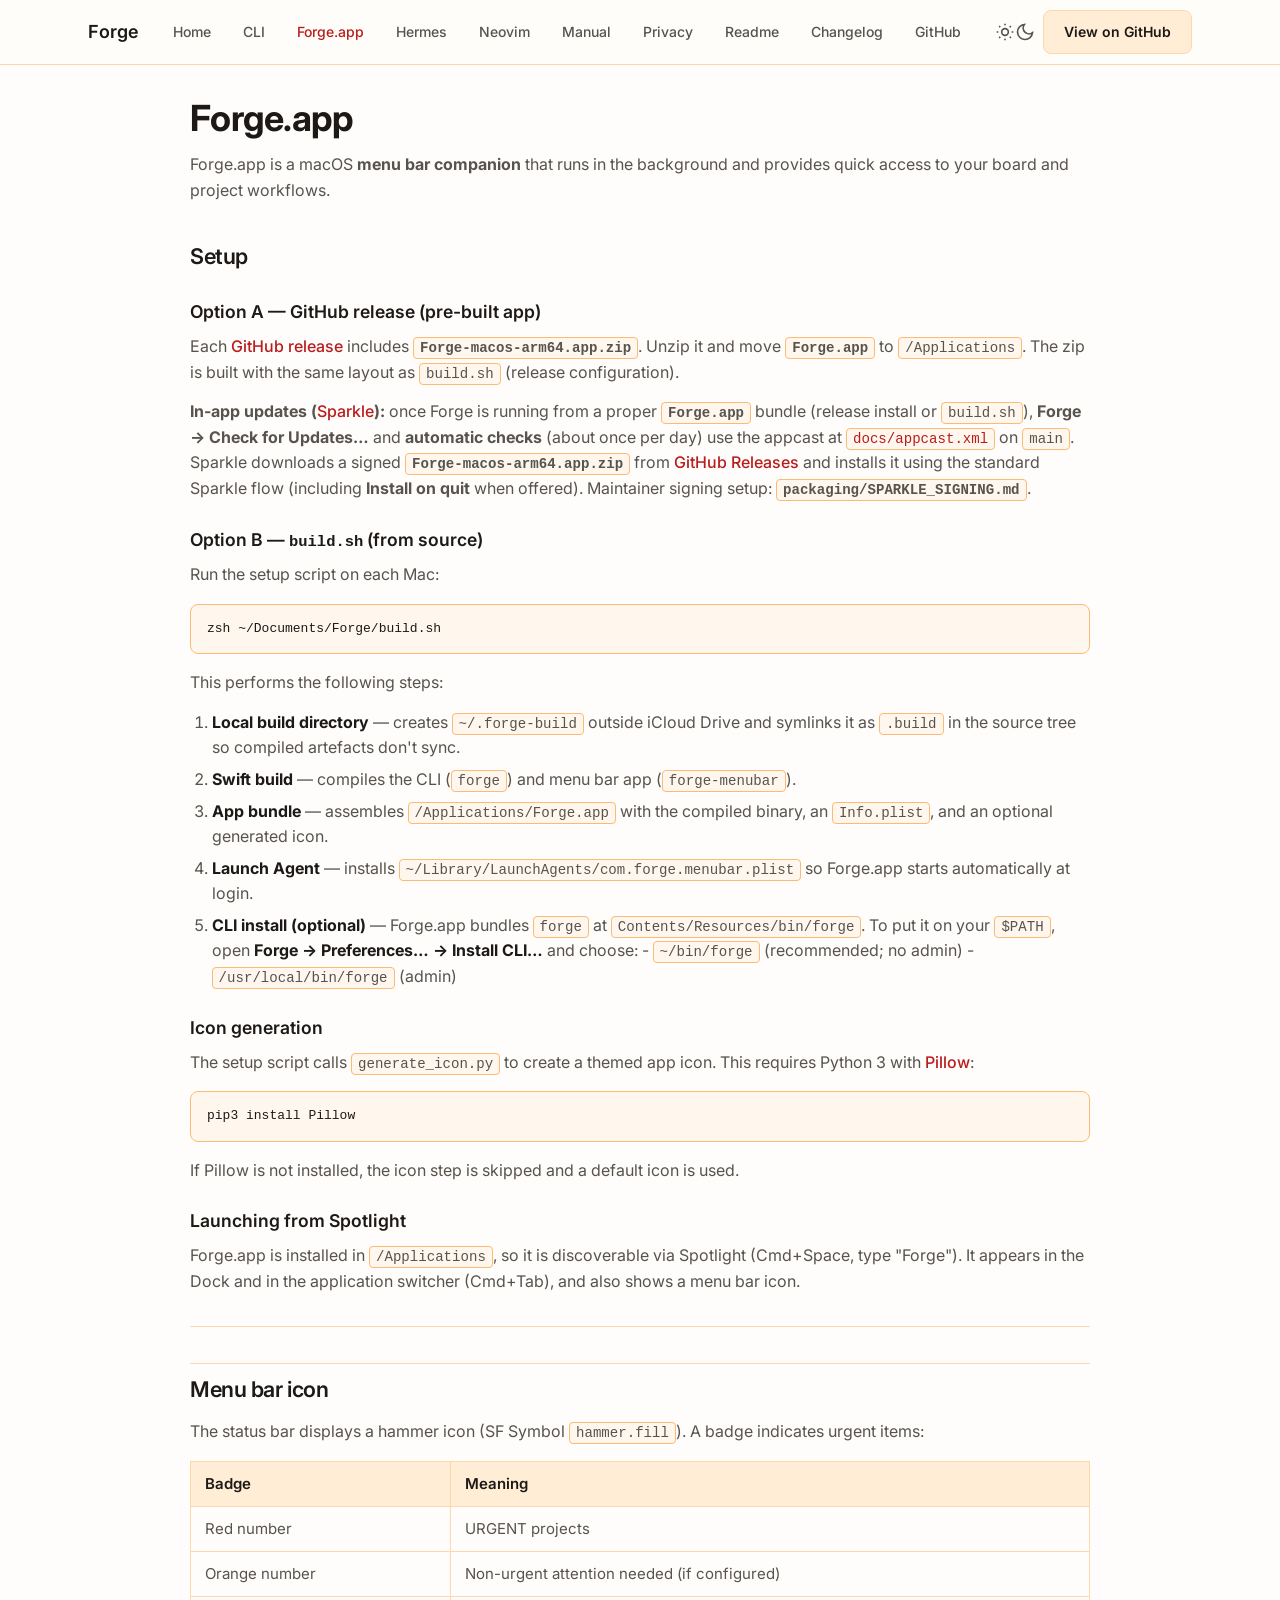
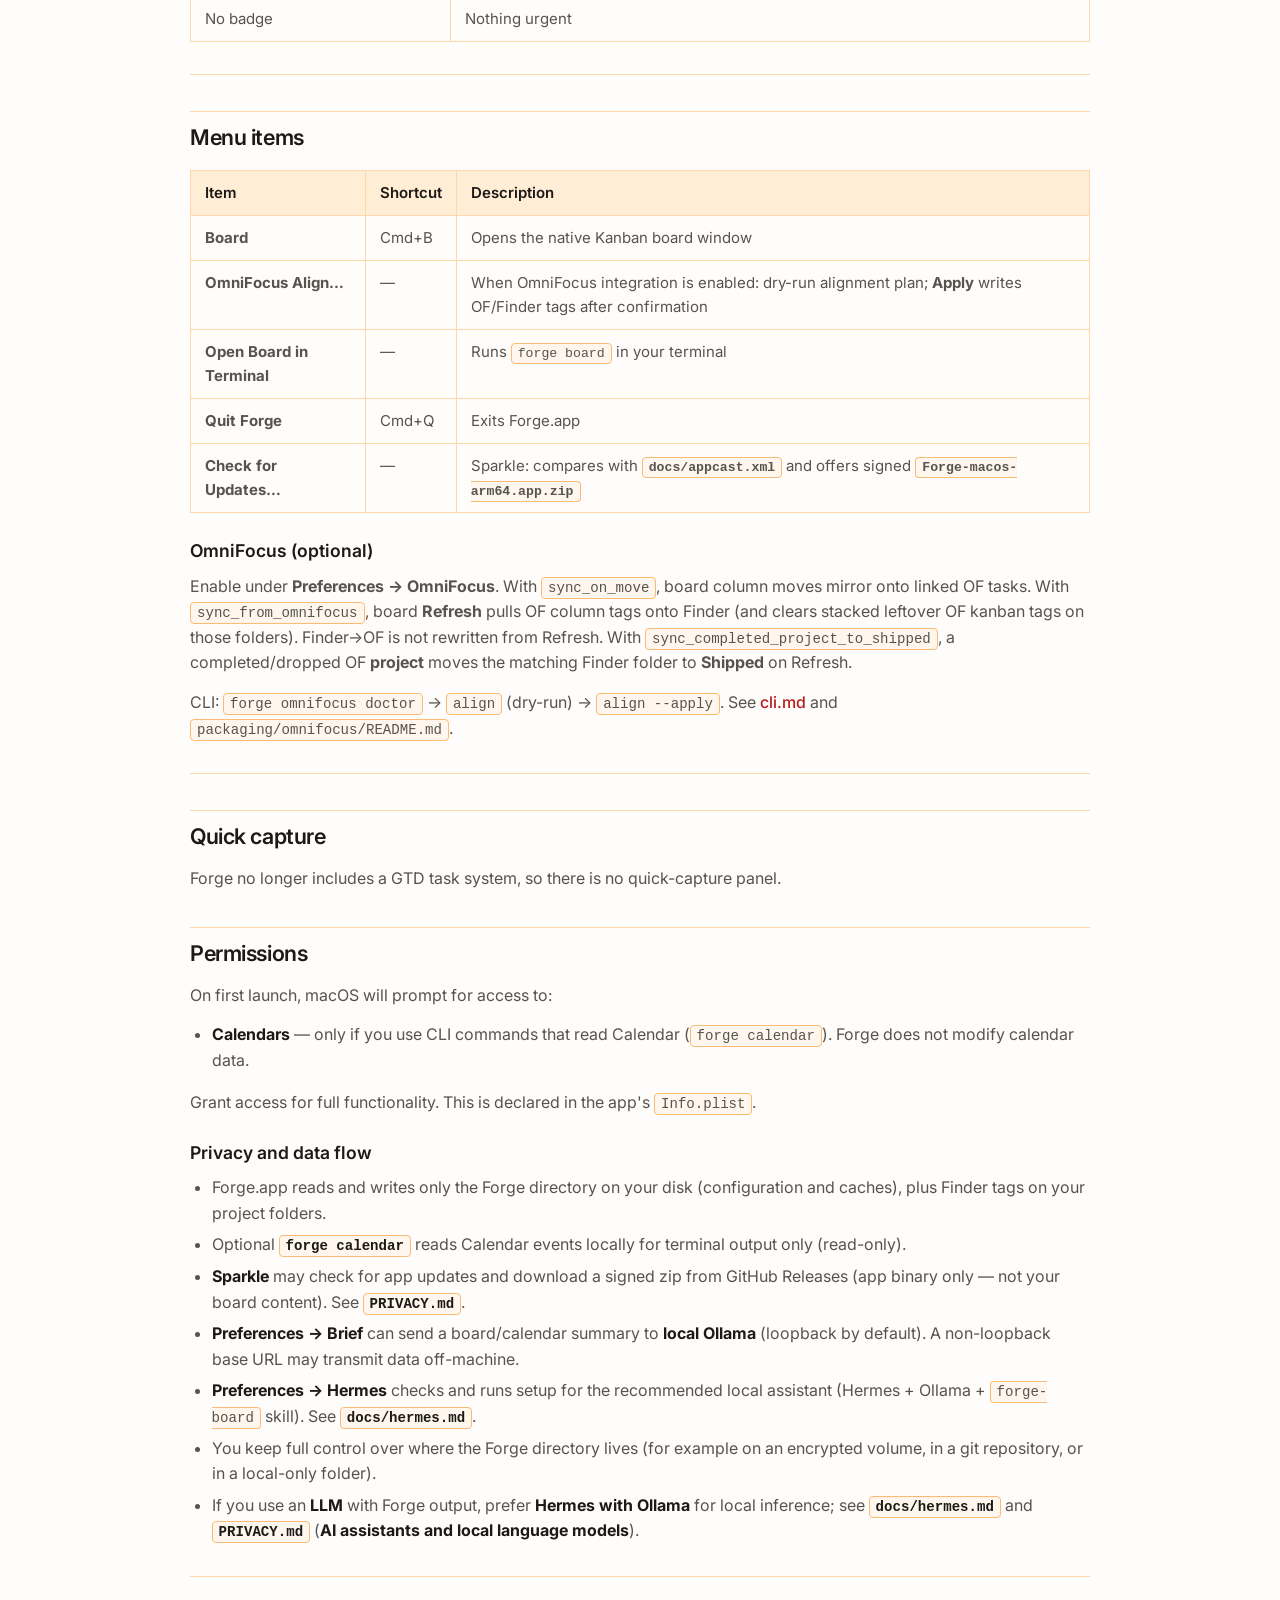
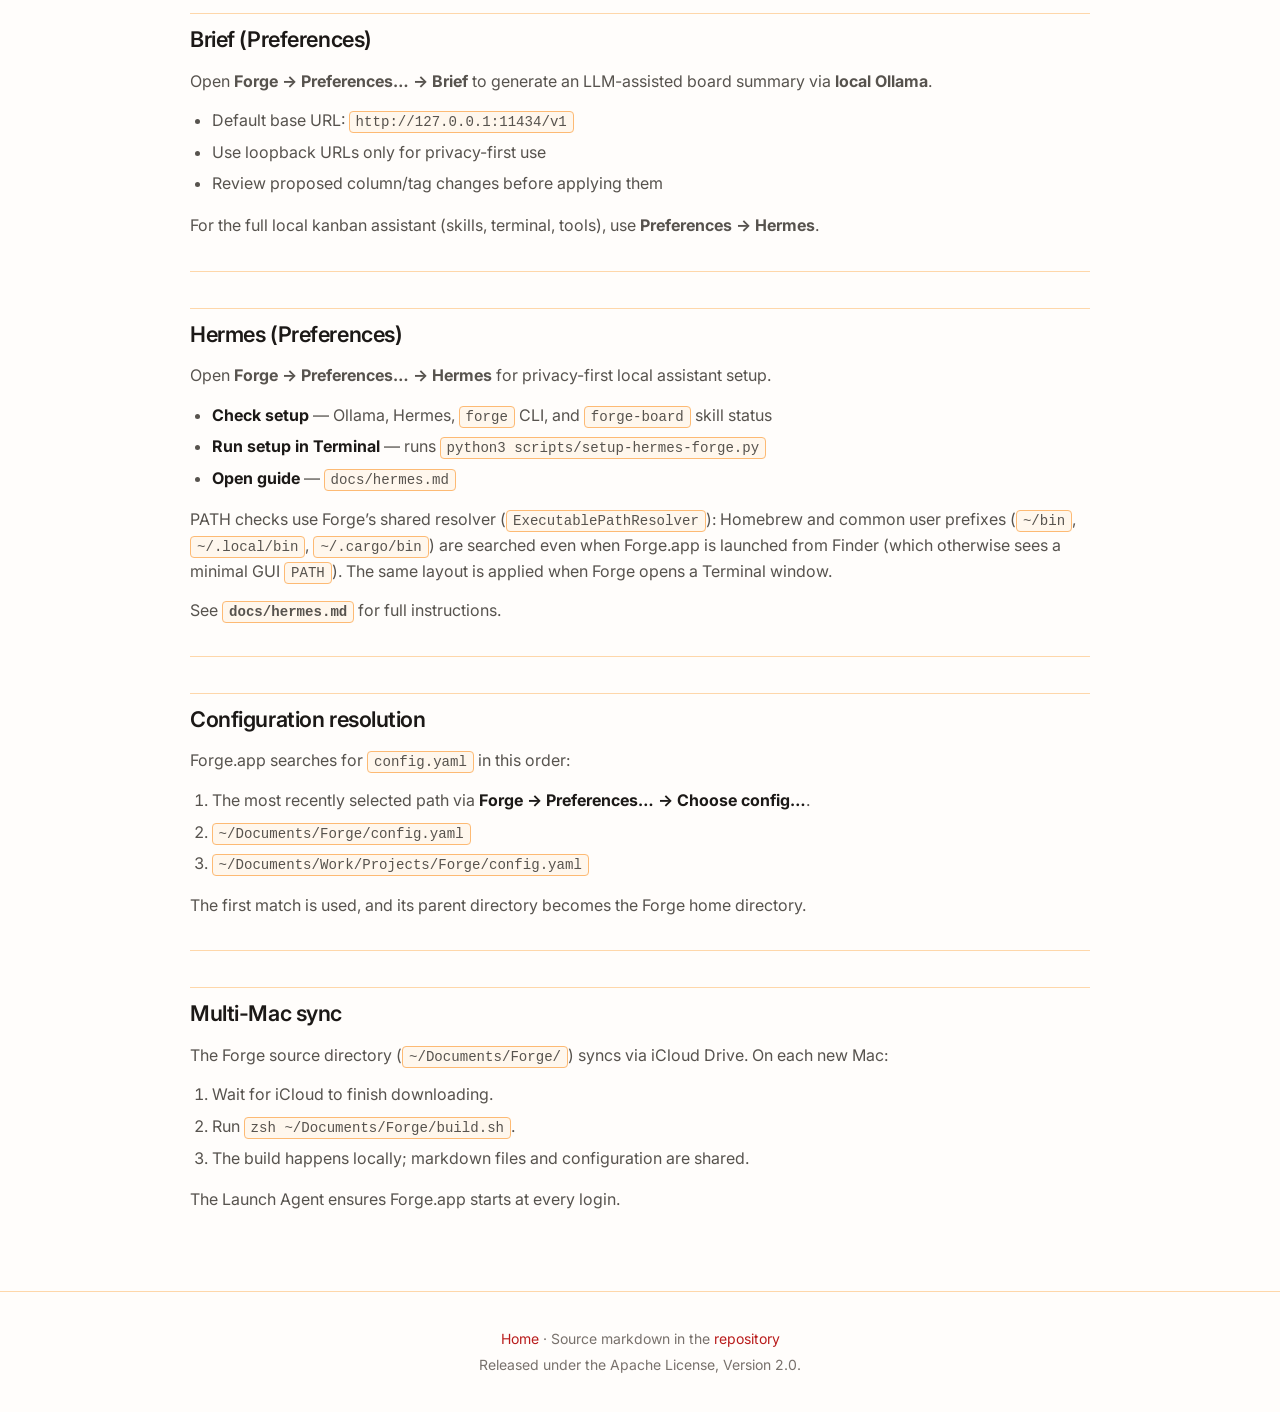
==== commit 35631e97: "fix(app): resolve Hermes and forge via GUI-friendly PATH Add ExecutablePathResolver so Preferences a" ====
--- a/docs/app.html
+++ b/docs/app.html
@@ -231,6 +231,10 @@
 <li><strong>Run setup in Terminal</strong> — runs <code>python3 scripts/setup-hermes-forge.py</code></li>
 <li><strong>Open guide</strong> — <code>docs/hermes.md</code></li>
 </ul>
+<p>PATH checks use Forge’s shared resolver (<code>ExecutablePathResolver</code>): Homebrew and
+common user prefixes (<code>~/bin</code>, <code>~/.local/bin</code>, <code>~/.cargo/bin</code>) are searched even
+when Forge.app is launched from Finder (which otherwise sees a minimal GUI
+<code>PATH</code>). The same layout is applied when Forge opens a Terminal window.</p>
 <p>See <strong><code>docs/hermes.md</code></strong> for full instructions.</p>
 <hr />
 <h2>Configuration resolution</h2>
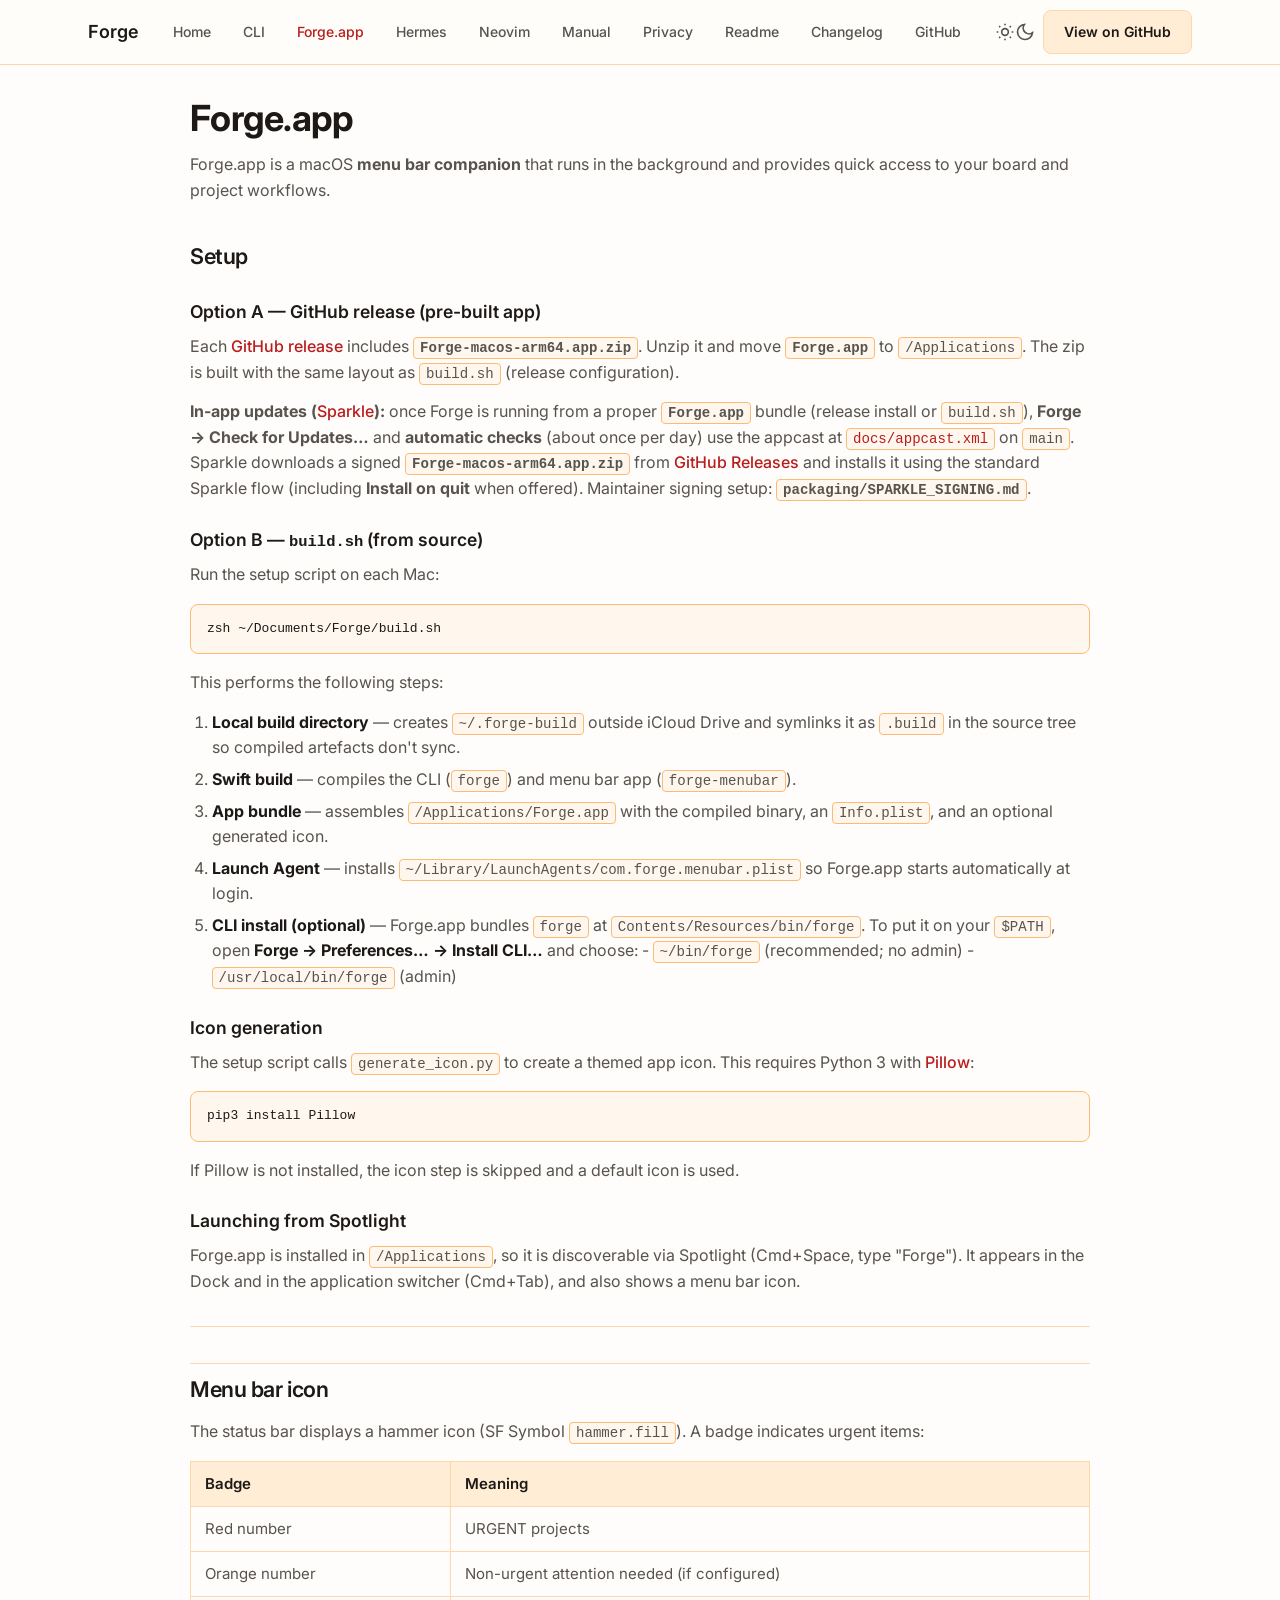
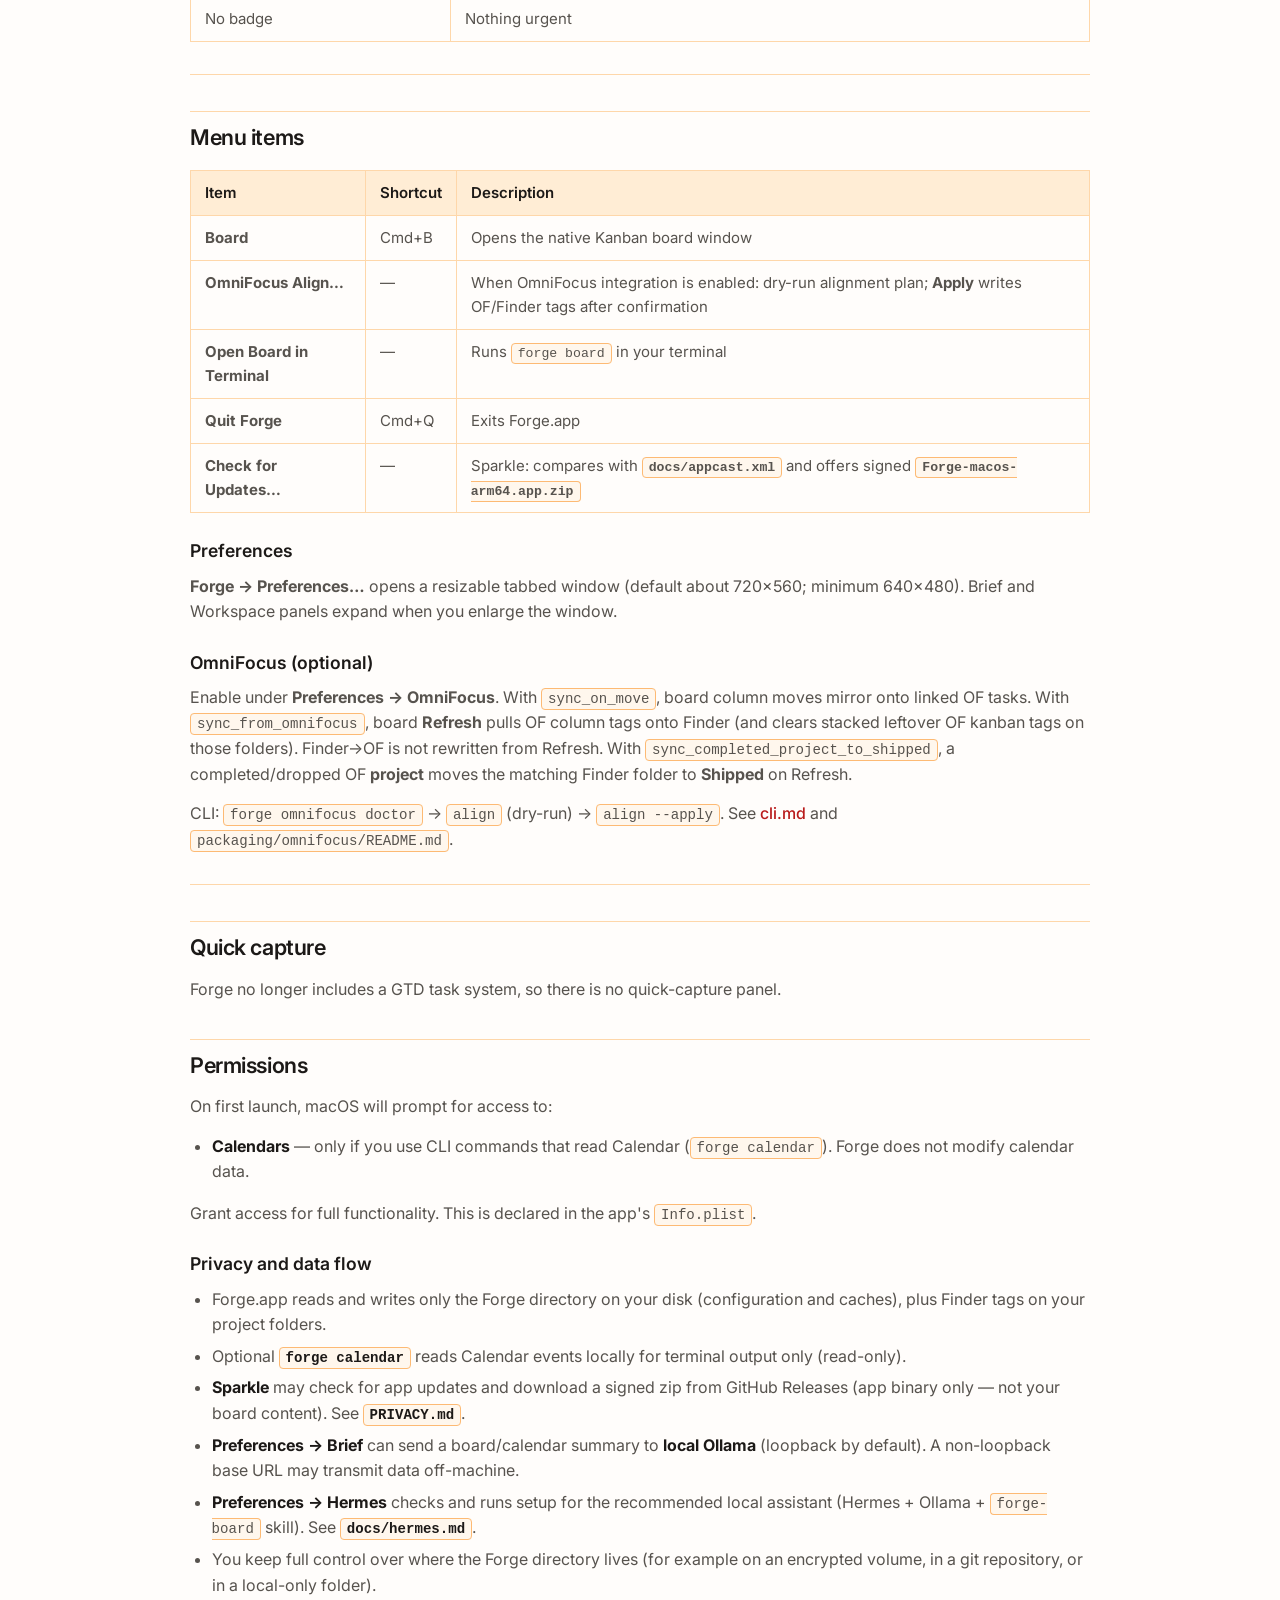
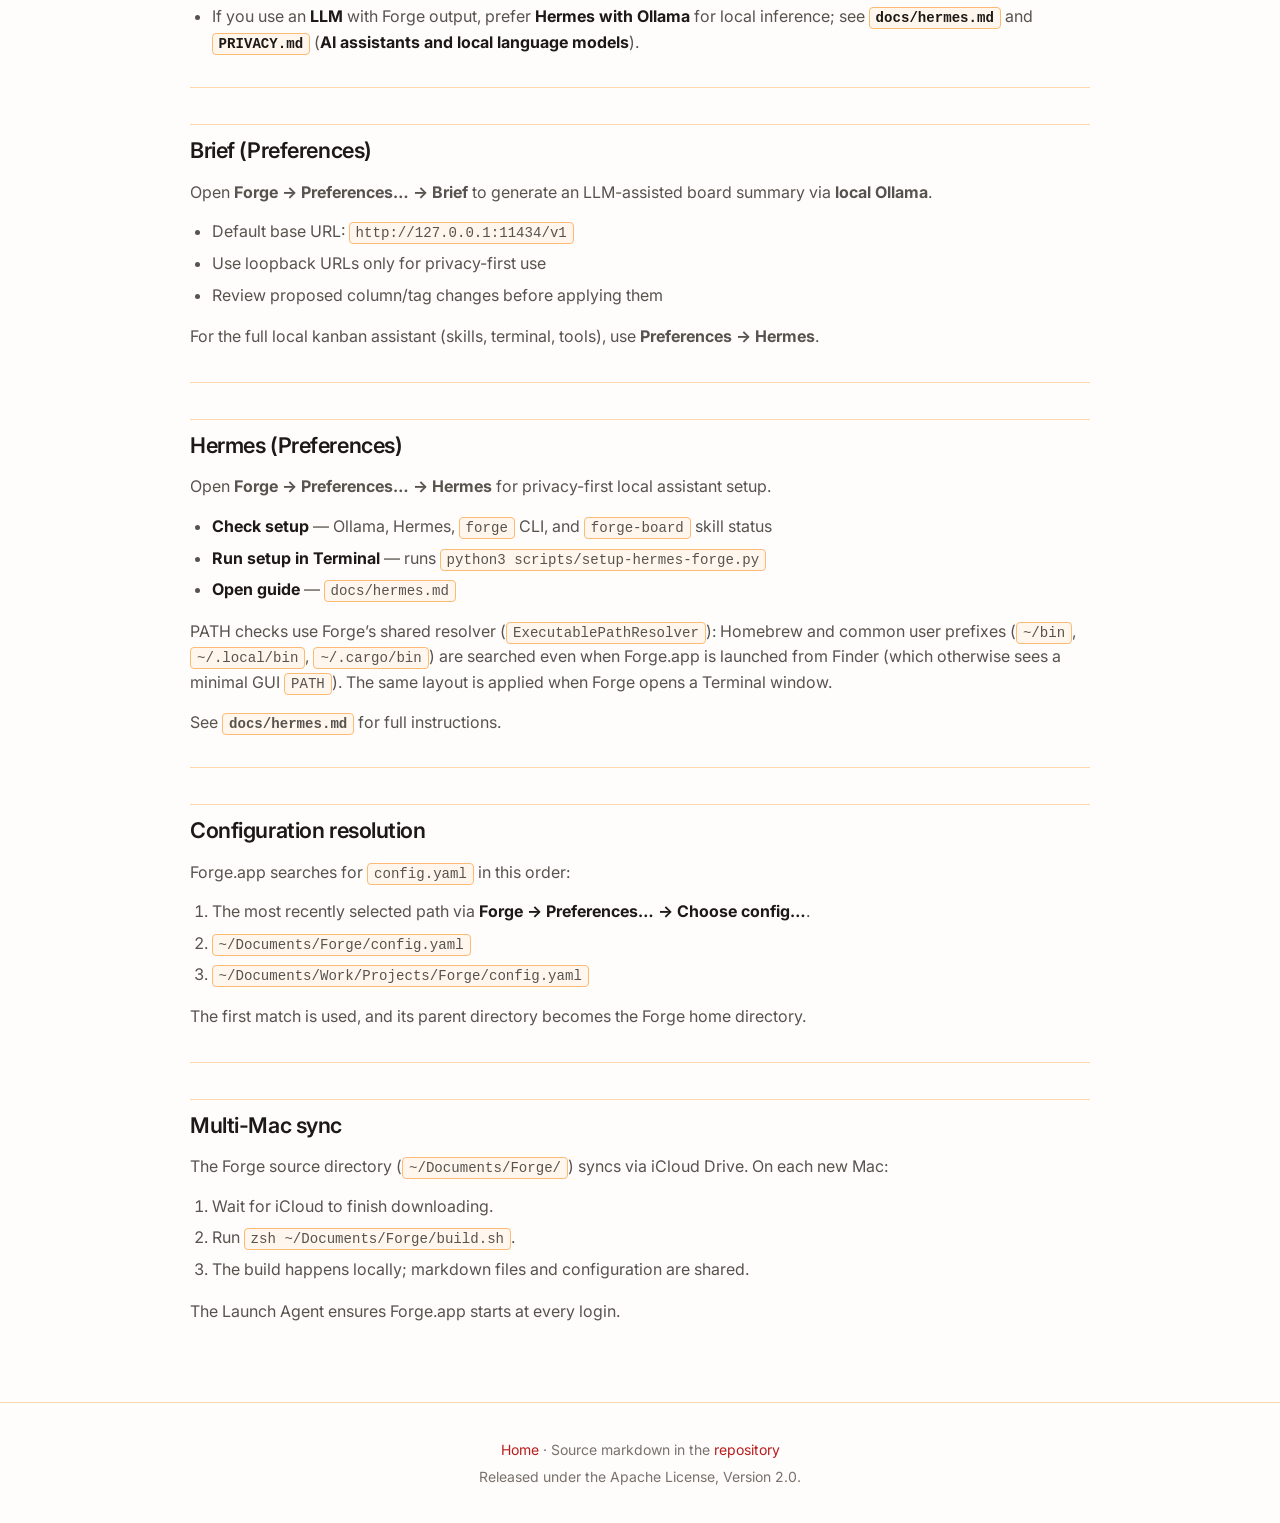
==== commit 992d329a: "Make Preferences window larger and resizable. Raise the default size, allow resizing with a sensible" ====
--- a/docs/app.html
+++ b/docs/app.html
@@ -185,6 +185,9 @@
 </tr>
 </tbody>
 </table>
+<h3>Preferences</h3>
+<p><strong>Forge → Preferences…</strong> opens a resizable tabbed window (default about 720×560;
+minimum 640×480). Brief and Workspace panels expand when you enlarge the window.</p>
 <h3>OmniFocus (optional)</h3>
 <p>Enable under <strong>Preferences → OmniFocus</strong>. With <code>sync_on_move</code>, board column moves mirror onto linked OF tasks. With <code>sync_from_omnifocus</code>, board <strong>Refresh</strong> pulls OF column tags onto Finder (and clears stacked leftover OF kanban tags on those folders). Finder→OF is not rewritten from Refresh. With <code>sync_completed_project_to_shipped</code>, a completed/dropped OF <strong>project</strong> moves the matching Finder folder to <strong>Shipped</strong> on Refresh.</p>
 <p>CLI: <code>forge omnifocus doctor</code> → <code>align</code> (dry-run) → <code>align --apply</code>. See <a href="cli.md">cli.md</a> and <code>packaging/omnifocus/README.md</code>.</p>
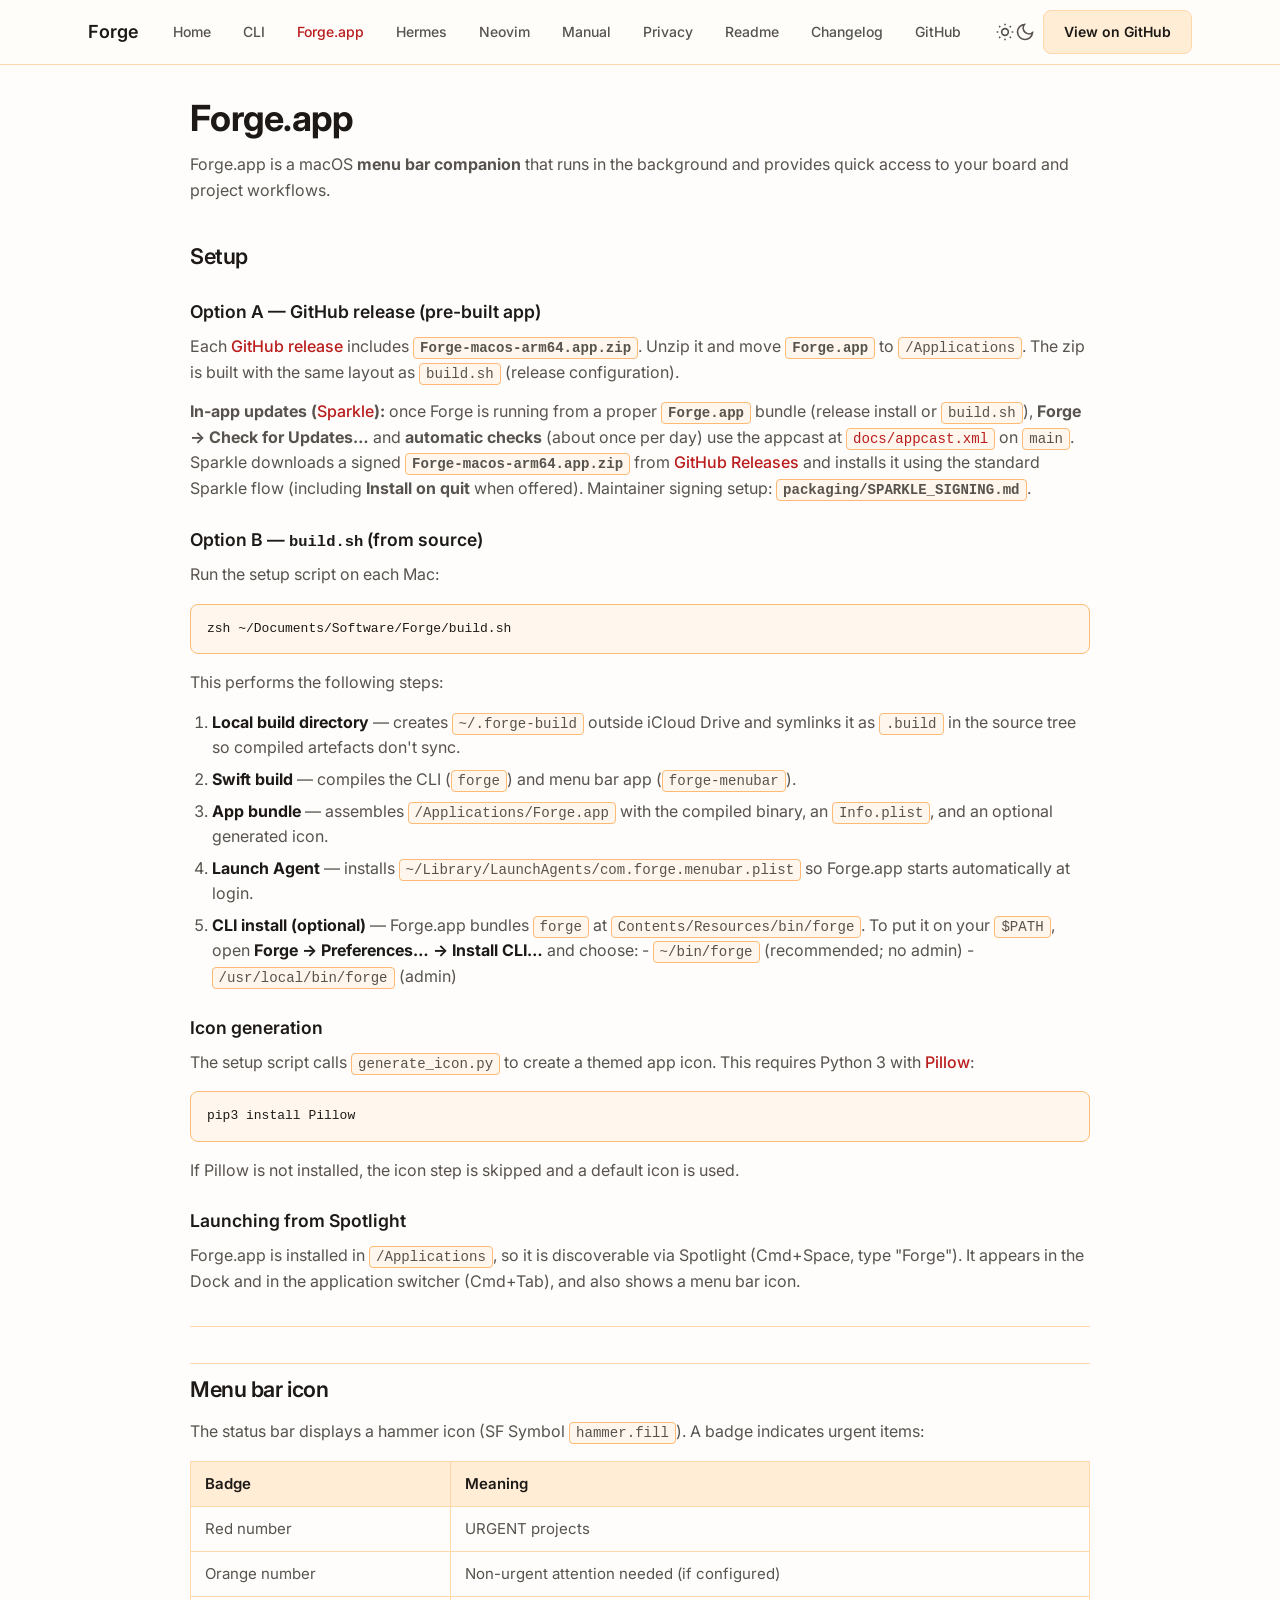
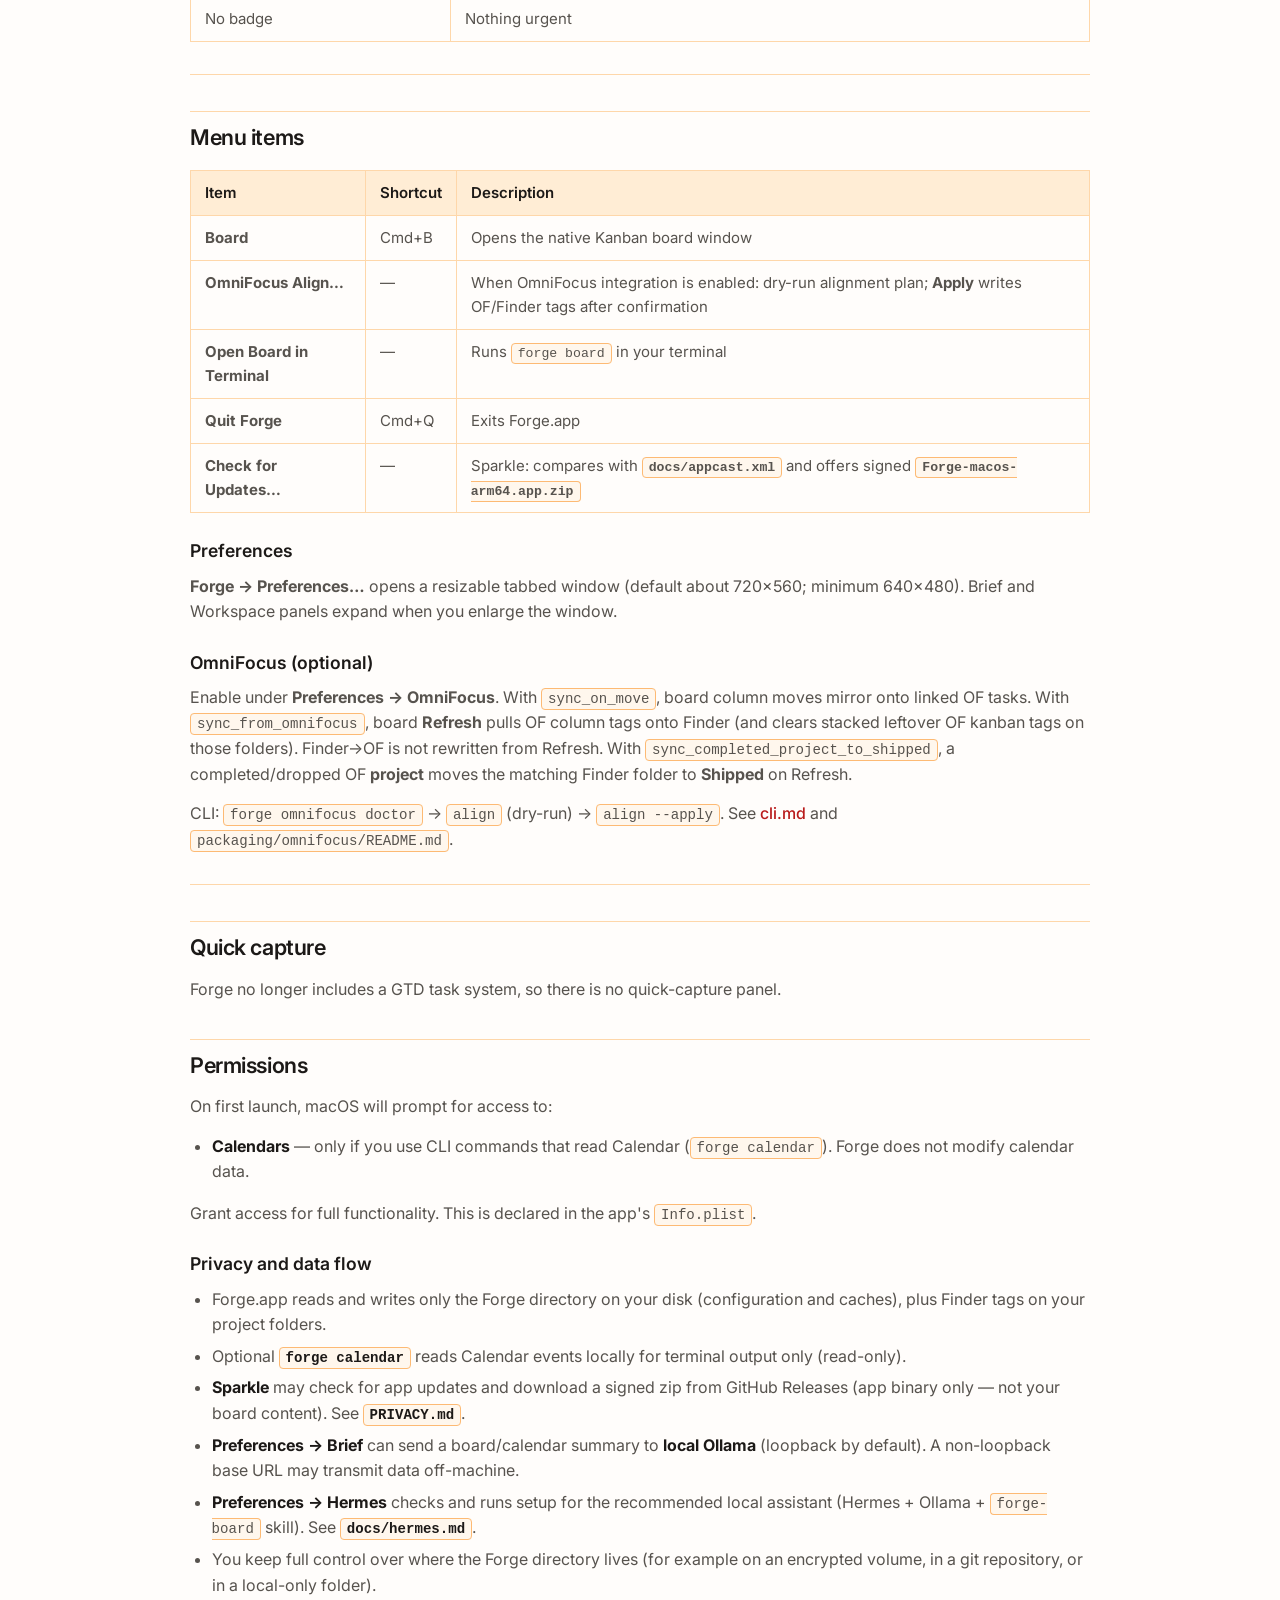
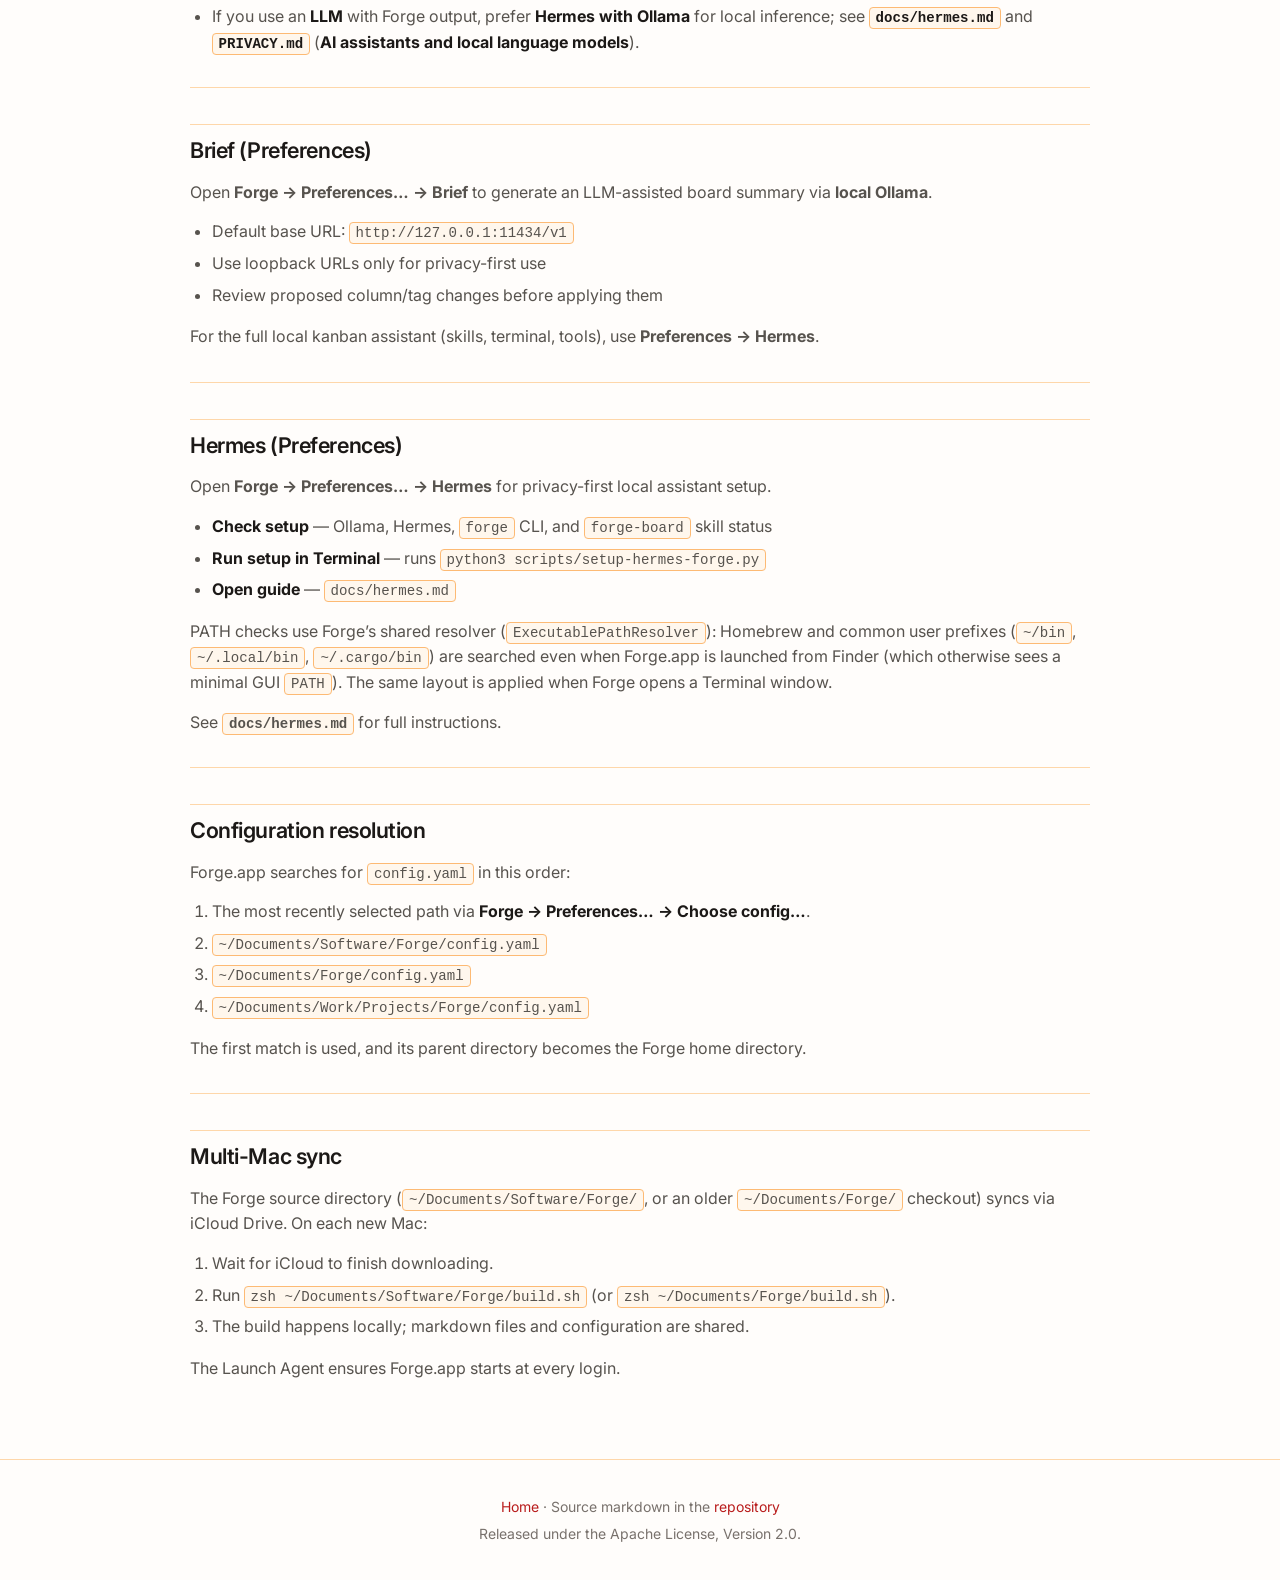
==== commit 3c93fdee: "Prepare 0.9.2 public release with Software/Forge as default home. Point CLI, Forge.app, helpers, and" ====
--- a/docs/app.html
+++ b/docs/app.html
@@ -12,7 +12,7 @@
       href="https://fonts.googleapis.com/css2?family=Inter:wght@400;500;600;700&display=swap"
       rel="stylesheet"
     />
-    <link rel="stylesheet" href="assets/site.css?v=3" />
+    <link rel="stylesheet" href="assets/site.css?v=4" />
     <script>
       (function () {
         try {
@@ -83,16 +83,16 @@
     </header>
     <main id="main" class="doc-page">
       <article class="doc-content">
-<h1>Forge.app</h1>
+<h1 id="forgeapp">Forge.app</h1>
 <p>Forge.app is a macOS <strong>menu bar companion</strong> that runs in the background and
 provides quick access to your board and project workflows.</p>
-<h2>Setup</h2>
-<h3>Option A — GitHub release (pre-built app)</h3>
+<h2 id="setup">Setup</h2>
+<h3 id="option-a-github-release-pre-built-app">Option A — GitHub release (pre-built app)</h3>
 <p>Each <a href="https://github.com/SimonAB/forge/releases/latest">GitHub release</a> includes <strong><code>Forge-macos-arm64.app.zip</code></strong>. Unzip it and move <strong><code>Forge.app</code></strong> to <code>/Applications</code>. The zip is built with the same layout as <code>build.sh</code> (release configuration).</p>
 <p><strong>In-app updates (<a href="https://sparkle-project.org/">Sparkle</a>):</strong> once Forge is running from a proper <strong><code>Forge.app</code></strong> bundle (release install or <code>build.sh</code>), <strong>Forge → Check for Updates…</strong> and <strong>automatic checks</strong> (about once per day) use the appcast at <a href="https://raw.githubusercontent.com/SimonAB/forge/main/docs/appcast.xml"><code>docs/appcast.xml</code></a> on <code>main</code>. Sparkle downloads a signed <strong><code>Forge-macos-arm64.app.zip</code></strong> from <a href="https://github.com/SimonAB/forge/releases">GitHub Releases</a> and installs it using the standard Sparkle flow (including <strong>Install on quit</strong> when offered). Maintainer signing setup: <strong><code>packaging/SPARKLE_SIGNING.md</code></strong>.</p>
-<h3>Option B — <code>build.sh</code> (from source)</h3>
+<h3 id="option-b-buildsh-from-source">Option B — <code>build.sh</code> (from source)</h3>
 <p>Run the setup script on each Mac:</p>
-<pre><code class="language-bash">zsh ~/Documents/Forge/build.sh
+<pre><code class="language-bash">zsh ~/Documents/Software/Forge/build.sh
 </code></pre>
 <p>This performs the following steps:</p>
 <ol>
@@ -111,18 +111,18 @@
    - <code>~/bin/forge</code> (recommended; no admin)
    - <code>/usr/local/bin/forge</code> (admin)</li>
 </ol>
-<h3>Icon generation</h3>
+<h3 id="icon-generation">Icon generation</h3>
 <p>The setup script calls <code>generate_icon.py</code> to create a themed app icon. This
 requires Python 3 with <a href="https://pypi.org/project/Pillow/">Pillow</a>:</p>
 <pre><code class="language-bash">pip3 install Pillow
 </code></pre>
 <p>If Pillow is not installed, the icon step is skipped and a default icon is used.</p>
-<h3>Launching from Spotlight</h3>
+<h3 id="launching-from-spotlight">Launching from Spotlight</h3>
 <p>Forge.app is installed in <code>/Applications</code>, so it is discoverable via Spotlight
 (Cmd+Space, type "Forge"). It appears in the Dock and in the application
 switcher (Cmd+Tab), and also shows a menu bar icon.</p>
 <hr />
-<h2>Menu bar icon</h2>
+<h2 id="menu-bar-icon">Menu bar icon</h2>
 <p>The status bar displays a hammer icon (SF Symbol <code>hammer.fill</code>). A badge
 indicates urgent items:</p>
 <table>
@@ -148,7 +148,7 @@
 </tbody>
 </table>
 <hr />
-<h2>Menu items</h2>
+<h2 id="menu-items">Menu items</h2>
 <table>
 <thead>
 <tr>
@@ -185,23 +185,23 @@
 </tr>
 </tbody>
 </table>
-<h3>Preferences</h3>
+<h3 id="preferences">Preferences</h3>
 <p><strong>Forge → Preferences…</strong> opens a resizable tabbed window (default about 720×560;
 minimum 640×480). Brief and Workspace panels expand when you enlarge the window.</p>
-<h3>OmniFocus (optional)</h3>
+<h3 id="omnifocus-optional">OmniFocus (optional)</h3>
 <p>Enable under <strong>Preferences → OmniFocus</strong>. With <code>sync_on_move</code>, board column moves mirror onto linked OF tasks. With <code>sync_from_omnifocus</code>, board <strong>Refresh</strong> pulls OF column tags onto Finder (and clears stacked leftover OF kanban tags on those folders). Finder→OF is not rewritten from Refresh. With <code>sync_completed_project_to_shipped</code>, a completed/dropped OF <strong>project</strong> moves the matching Finder folder to <strong>Shipped</strong> on Refresh.</p>
-<p>CLI: <code>forge omnifocus doctor</code> → <code>align</code> (dry-run) → <code>align --apply</code>. See <a href="cli.md">cli.md</a> and <code>packaging/omnifocus/README.md</code>.</p>
-<hr />
-<h2>Quick capture</h2>
+<p>CLI: <code>forge omnifocus doctor</code> → <code>align</code> (dry-run) → <code>align --apply</code>. See <a href="cli.html">cli.md</a> and <code>packaging/omnifocus/README.md</code>.</p>
+<hr />
+<h2 id="quick-capture">Quick capture</h2>
 <p>Forge no longer includes a GTD task system, so there is no quick-capture panel.</p>
-<h2>Permissions</h2>
+<h2 id="permissions">Permissions</h2>
 <p>On first launch, macOS will prompt for access to:</p>
 <ul>
 <li><strong>Calendars</strong> — only if you use CLI commands that read Calendar (<code>forge calendar</code>). Forge does not modify calendar data.</li>
 </ul>
 <p>Grant access for full functionality. This is declared in the app's
 <code>Info.plist</code>.</p>
-<h3>Privacy and data flow</h3>
+<h3 id="privacy-and-data-flow">Privacy and data flow</h3>
 <ul>
 <li>Forge.app reads and writes only the Forge directory on your disk
   (configuration and caches), plus Finder tags on your project folders.</li>
@@ -218,7 +218,7 @@
   inference; see <strong><code>docs/hermes.md</code></strong> and <strong><code>PRIVACY.md</code></strong> (<strong>AI assistants and local language models</strong>).</li>
 </ul>
 <hr />
-<h2>Brief (Preferences)</h2>
+<h2 id="brief-preferences">Brief (Preferences)</h2>
 <p>Open <strong>Forge → Preferences… → Brief</strong> to generate an LLM-assisted board summary via <strong>local Ollama</strong>.</p>
 <ul>
 <li>Default base URL: <code>http://127.0.0.1:11434/v1</code></li>
@@ -227,7 +227,7 @@
 </ul>
 <p>For the full local kanban assistant (skills, terminal, tools), use <strong>Preferences → Hermes</strong>.</p>
 <hr />
-<h2>Hermes (Preferences)</h2>
+<h2 id="hermes-preferences">Hermes (Preferences)</h2>
 <p>Open <strong>Forge → Preferences… → Hermes</strong> for privacy-first local assistant setup.</p>
 <ul>
 <li><strong>Check setup</strong> — Ollama, Hermes, <code>forge</code> CLI, and <code>forge-board</code> skill status</li>
@@ -240,22 +240,23 @@
 <code>PATH</code>). The same layout is applied when Forge opens a Terminal window.</p>
 <p>See <strong><code>docs/hermes.md</code></strong> for full instructions.</p>
 <hr />
-<h2>Configuration resolution</h2>
+<h2 id="configuration-resolution">Configuration resolution</h2>
 <p>Forge.app searches for <code>config.yaml</code> in this order:</p>
 <ol>
 <li>The most recently selected path via <strong>Forge → Preferences… → Choose config…</strong>.</li>
+<li><code>~/Documents/Software/Forge/config.yaml</code></li>
 <li><code>~/Documents/Forge/config.yaml</code></li>
 <li><code>~/Documents/Work/Projects/Forge/config.yaml</code></li>
 </ol>
 <p>The first match is used, and its parent directory becomes the Forge home
 directory.</p>
 <hr />
-<h2>Multi-Mac sync</h2>
-<p>The Forge source directory (<code>~/Documents/Forge/</code>) syncs via iCloud Drive. On
-each new Mac:</p>
+<h2 id="multi-mac-sync">Multi-Mac sync</h2>
+<p>The Forge source directory (<code>~/Documents/Software/Forge/</code>, or an older
+<code>~/Documents/Forge/</code> checkout) syncs via iCloud Drive. On each new Mac:</p>
 <ol>
 <li>Wait for iCloud to finish downloading.</li>
-<li>Run <code>zsh ~/Documents/Forge/build.sh</code>.</li>
+<li>Run <code>zsh ~/Documents/Software/Forge/build.sh</code> (or <code>zsh ~/Documents/Forge/build.sh</code>).</li>
 <li>The build happens locally; markdown files and configuration are shared.</li>
 </ol>
 <p>The Launch Agent ensures Forge.app starts at every login.</p>
@@ -269,6 +270,6 @@
       </p>
       <p>Released under the Apache License, Version 2.0.</p>
     </footer>
-    <script src="assets/theme.js?v=3"></script>
+    <script src="assets/theme.js?v=4"></script>
   </body>
 </html>
--- a/docs/assets/site.css
+++ b/docs/assets/site.css
@@ -518,6 +518,17 @@
     box-shadow 0.18s ease;
 }
 
+a.feature-card {
+  display: block;
+  text-decoration: none;
+  color: inherit;
+}
+
+a.feature-card:focus-visible {
+  outline: 2px solid var(--vp-c-brand-1);
+  outline-offset: 2px;
+}
+
 .feature-card:hover {
   border-color: rgba(234, 88, 12, 0.65);
   background: var(--vp-card-hover);
@@ -562,6 +573,14 @@
   margin: 0;
   font-size: 0.9375rem;
   color: var(--vp-c-text-2);
+}
+
+.feature-card__more {
+  display: inline-block;
+  margin-top: 12px;
+  font-size: 0.8125rem;
+  font-weight: 600;
+  color: var(--vp-c-brand-1);
 }
 
 /* ——— Content sections ——— */
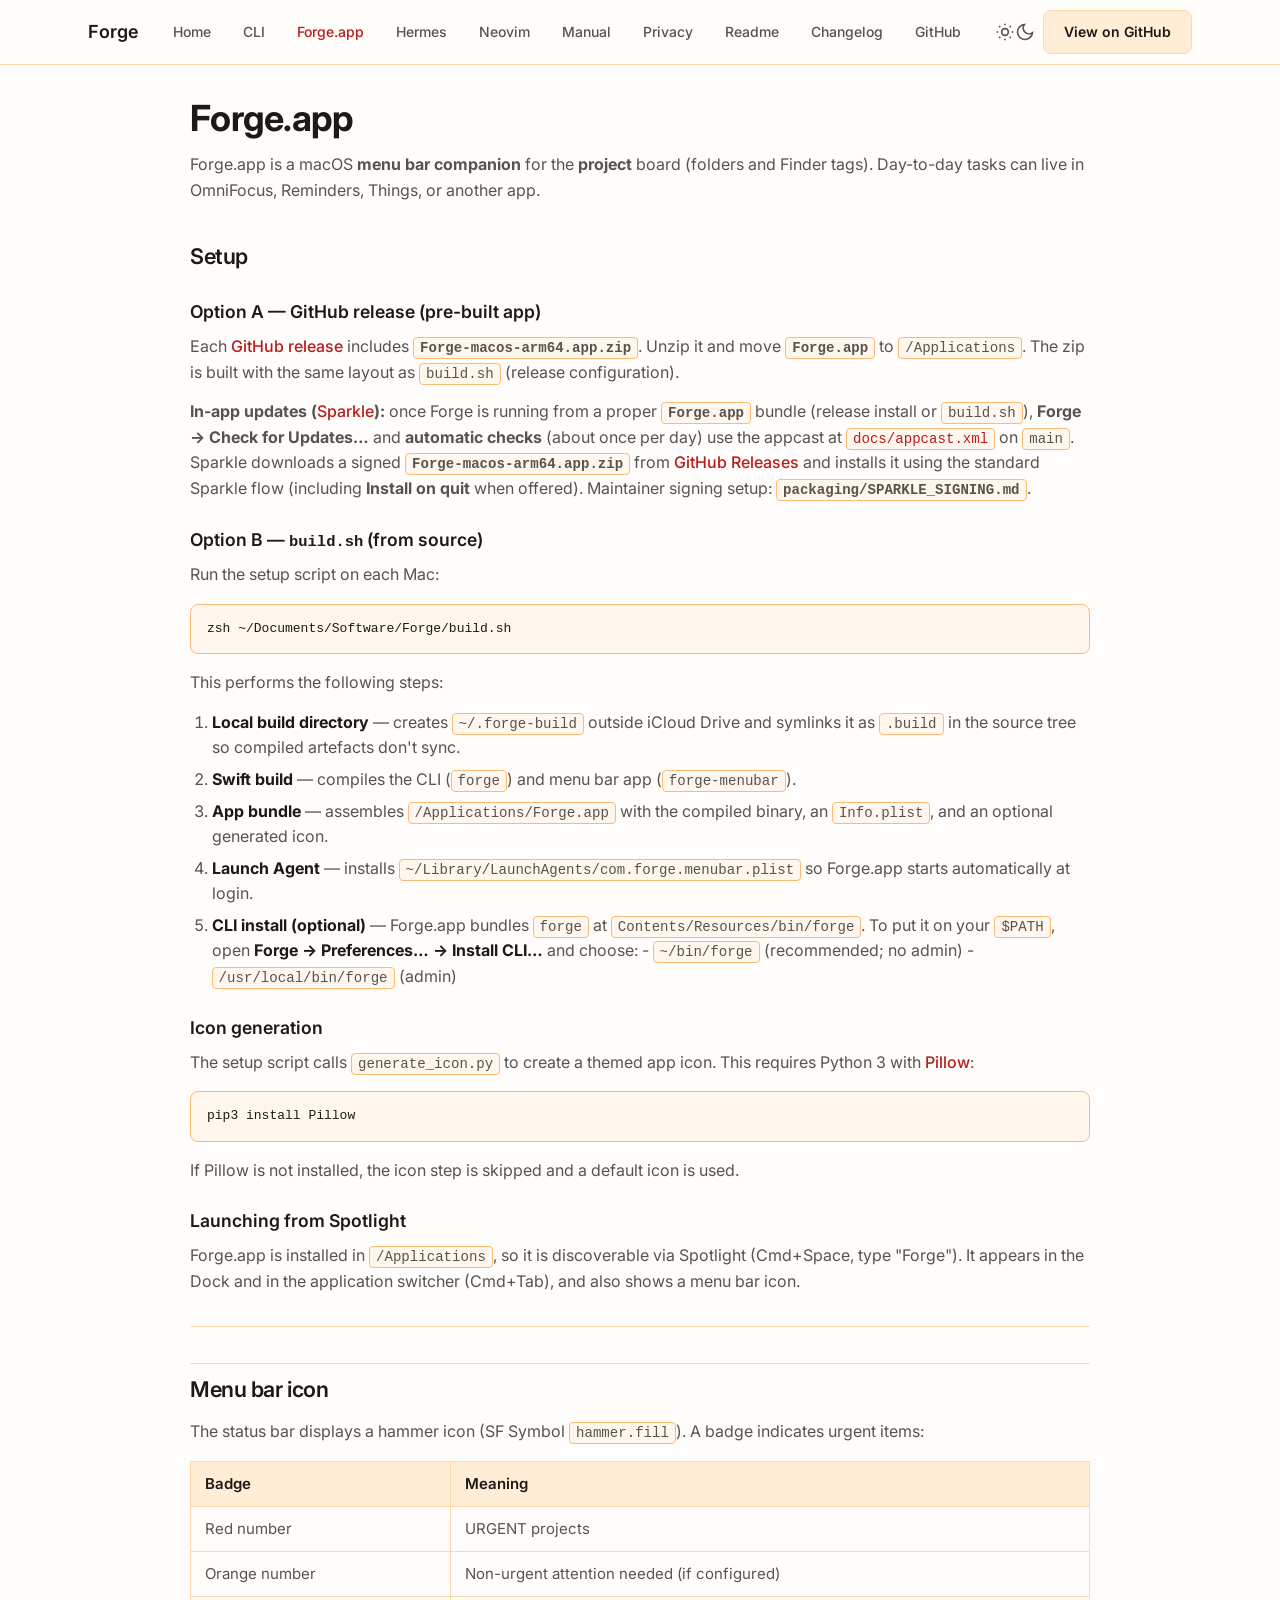
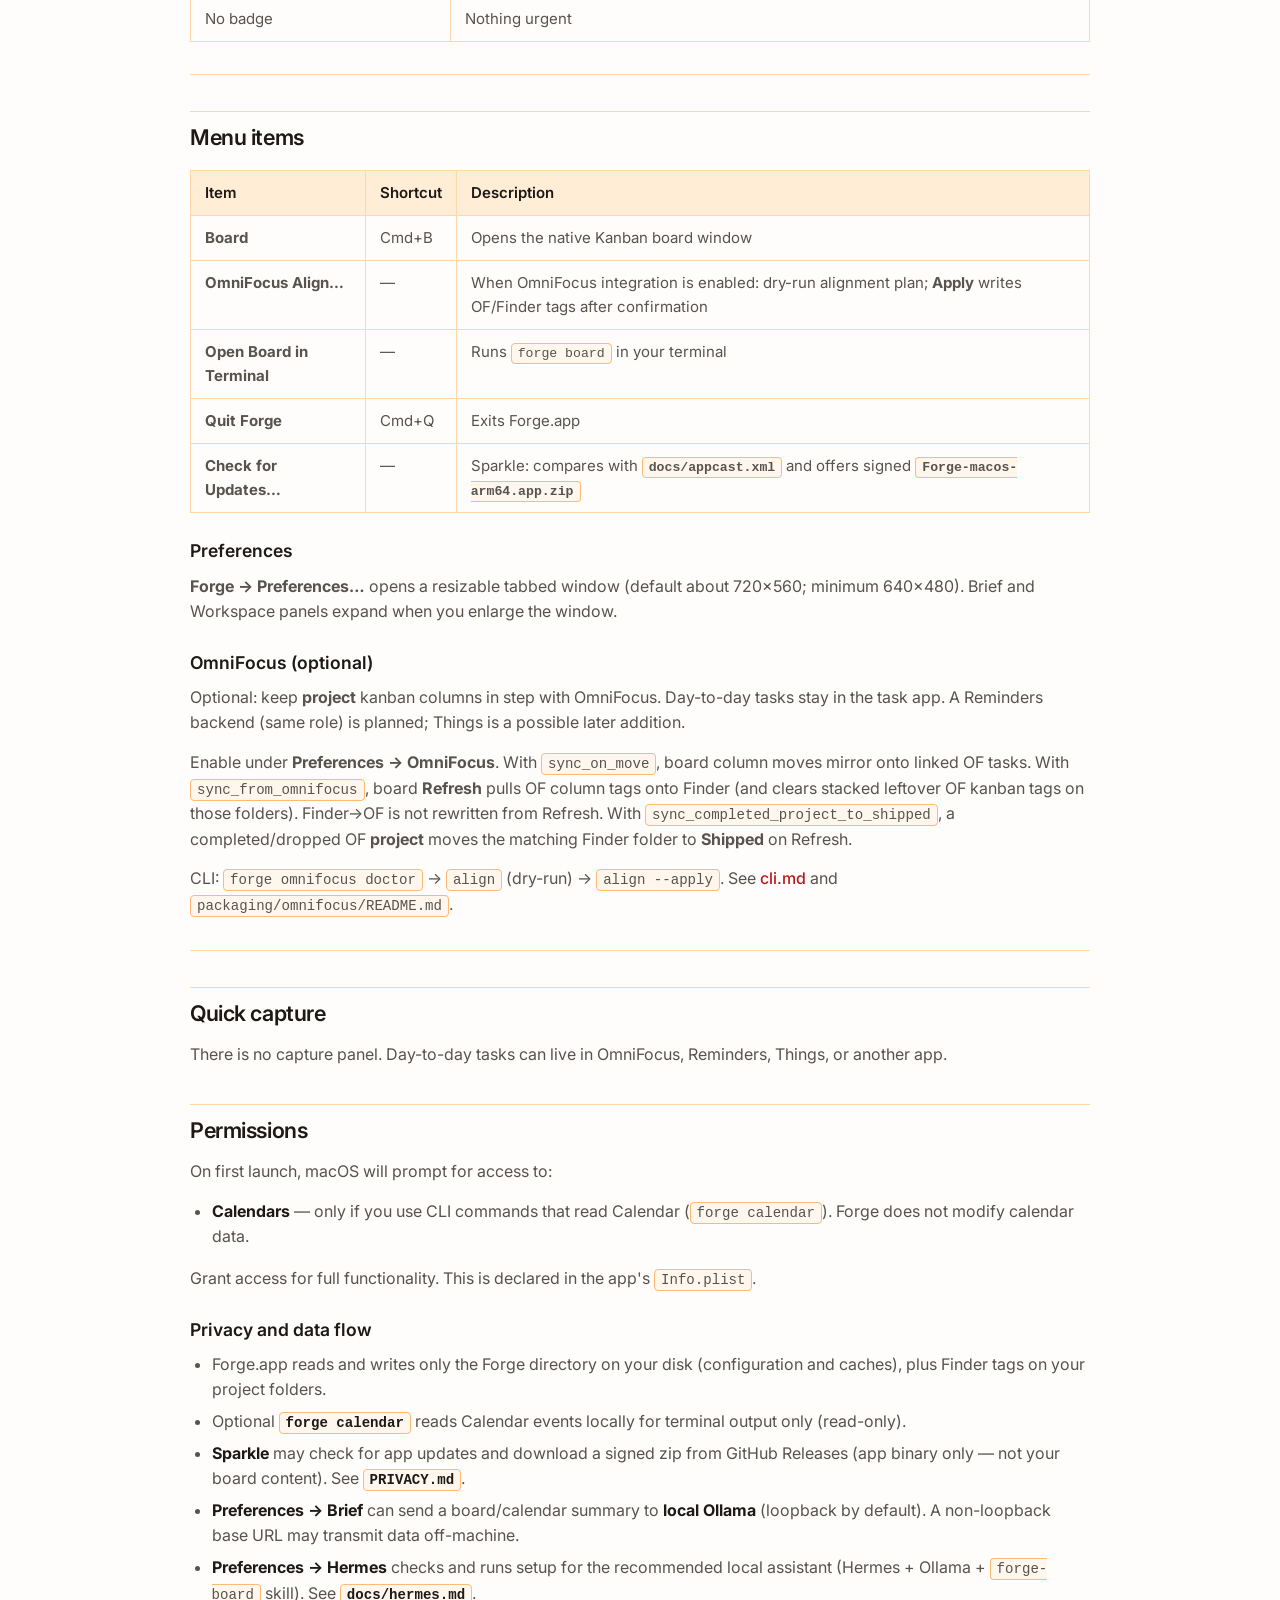
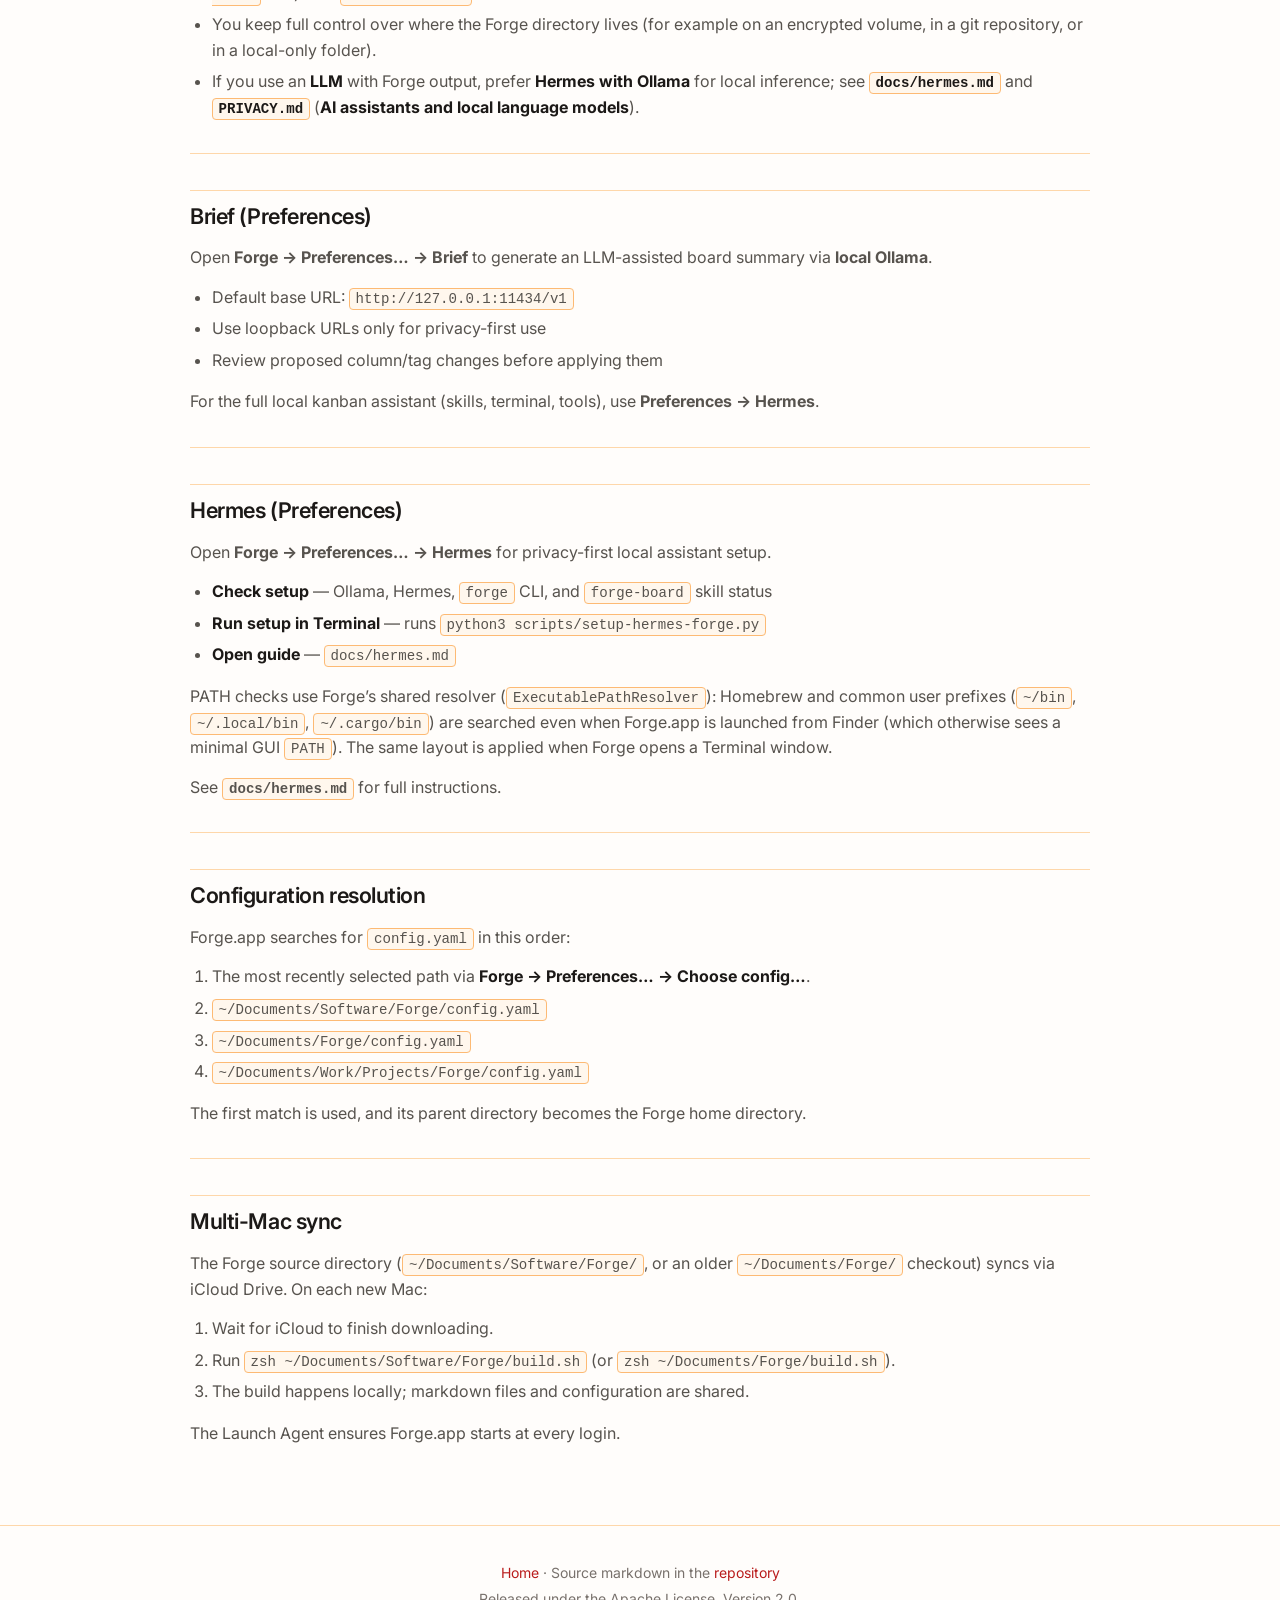
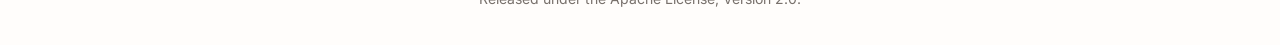
==== commit 6fa9f7e3: "Document Forge as folder-first project kanban with optional task apps. Clarify OmniFocus as an optio" ====
--- a/docs/app.html
+++ b/docs/app.html
@@ -4,7 +4,7 @@
     <meta charset="utf-8" />
     <meta name="viewport" content="width=device-width, initial-scale=1" />
     <title>Forge.app · Forge</title>
-    <meta name="description" content="Menu bar companion: sync, quick capture, overdue badges, and setup." />
+    <meta name="description" content="Menu bar companion: project board, Radar, optional OmniFocus align, and setup." />
     <link rel="icon" type="image/svg+xml" href="favicon.svg" />
     <link rel="preconnect" href="https://fonts.googleapis.com" />
     <link rel="preconnect" href="https://fonts.gstatic.com" crossorigin />
@@ -84,8 +84,9 @@
     <main id="main" class="doc-page">
       <article class="doc-content">
 <h1 id="forgeapp">Forge.app</h1>
-<p>Forge.app is a macOS <strong>menu bar companion</strong> that runs in the background and
-provides quick access to your board and project workflows.</p>
+<p>Forge.app is a macOS <strong>menu bar companion</strong> for the <strong>project</strong> board (folders
+and Finder tags). Day-to-day tasks can live in OmniFocus, Reminders, Things, or
+another app.</p>
 <h2 id="setup">Setup</h2>
 <h3 id="option-a-github-release-pre-built-app">Option A — GitHub release (pre-built app)</h3>
 <p>Each <a href="https://github.com/SimonAB/forge/releases/latest">GitHub release</a> includes <strong><code>Forge-macos-arm64.app.zip</code></strong>. Unzip it and move <strong><code>Forge.app</code></strong> to <code>/Applications</code>. The zip is built with the same layout as <code>build.sh</code> (release configuration).</p>
@@ -189,11 +190,15 @@
 <p><strong>Forge → Preferences…</strong> opens a resizable tabbed window (default about 720×560;
 minimum 640×480). Brief and Workspace panels expand when you enlarge the window.</p>
 <h3 id="omnifocus-optional">OmniFocus (optional)</h3>
+<p>Optional: keep <strong>project</strong> kanban columns in step with OmniFocus. Day-to-day
+tasks stay in the task app. A Reminders backend (same role) is planned; Things
+is a possible later addition.</p>
 <p>Enable under <strong>Preferences → OmniFocus</strong>. With <code>sync_on_move</code>, board column moves mirror onto linked OF tasks. With <code>sync_from_omnifocus</code>, board <strong>Refresh</strong> pulls OF column tags onto Finder (and clears stacked leftover OF kanban tags on those folders). Finder→OF is not rewritten from Refresh. With <code>sync_completed_project_to_shipped</code>, a completed/dropped OF <strong>project</strong> moves the matching Finder folder to <strong>Shipped</strong> on Refresh.</p>
 <p>CLI: <code>forge omnifocus doctor</code> → <code>align</code> (dry-run) → <code>align --apply</code>. See <a href="cli.html">cli.md</a> and <code>packaging/omnifocus/README.md</code>.</p>
 <hr />
 <h2 id="quick-capture">Quick capture</h2>
-<p>Forge no longer includes a GTD task system, so there is no quick-capture panel.</p>
+<p>There is no capture panel. Day-to-day tasks can live in OmniFocus, Reminders,
+Things, or another app.</p>
 <h2 id="permissions">Permissions</h2>
 <p>On first launch, macOS will prompt for access to:</p>
 <ul>
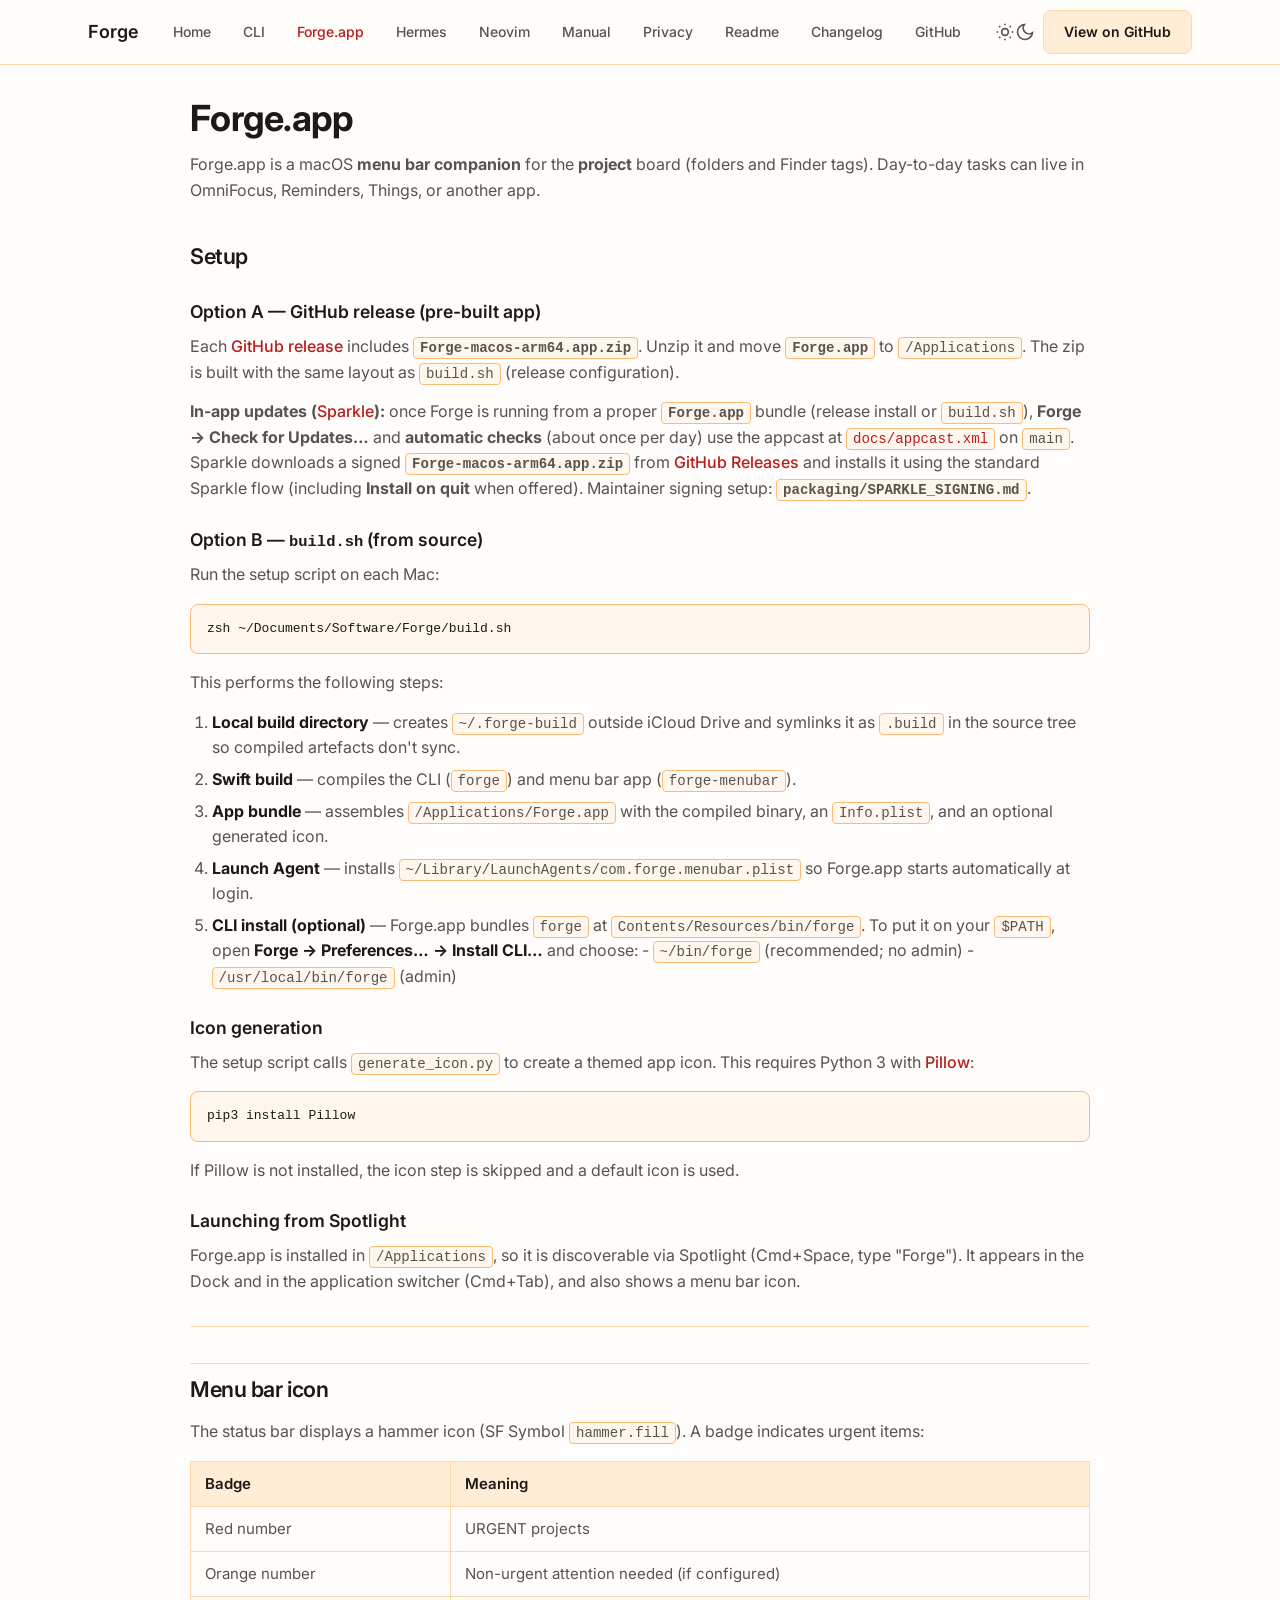
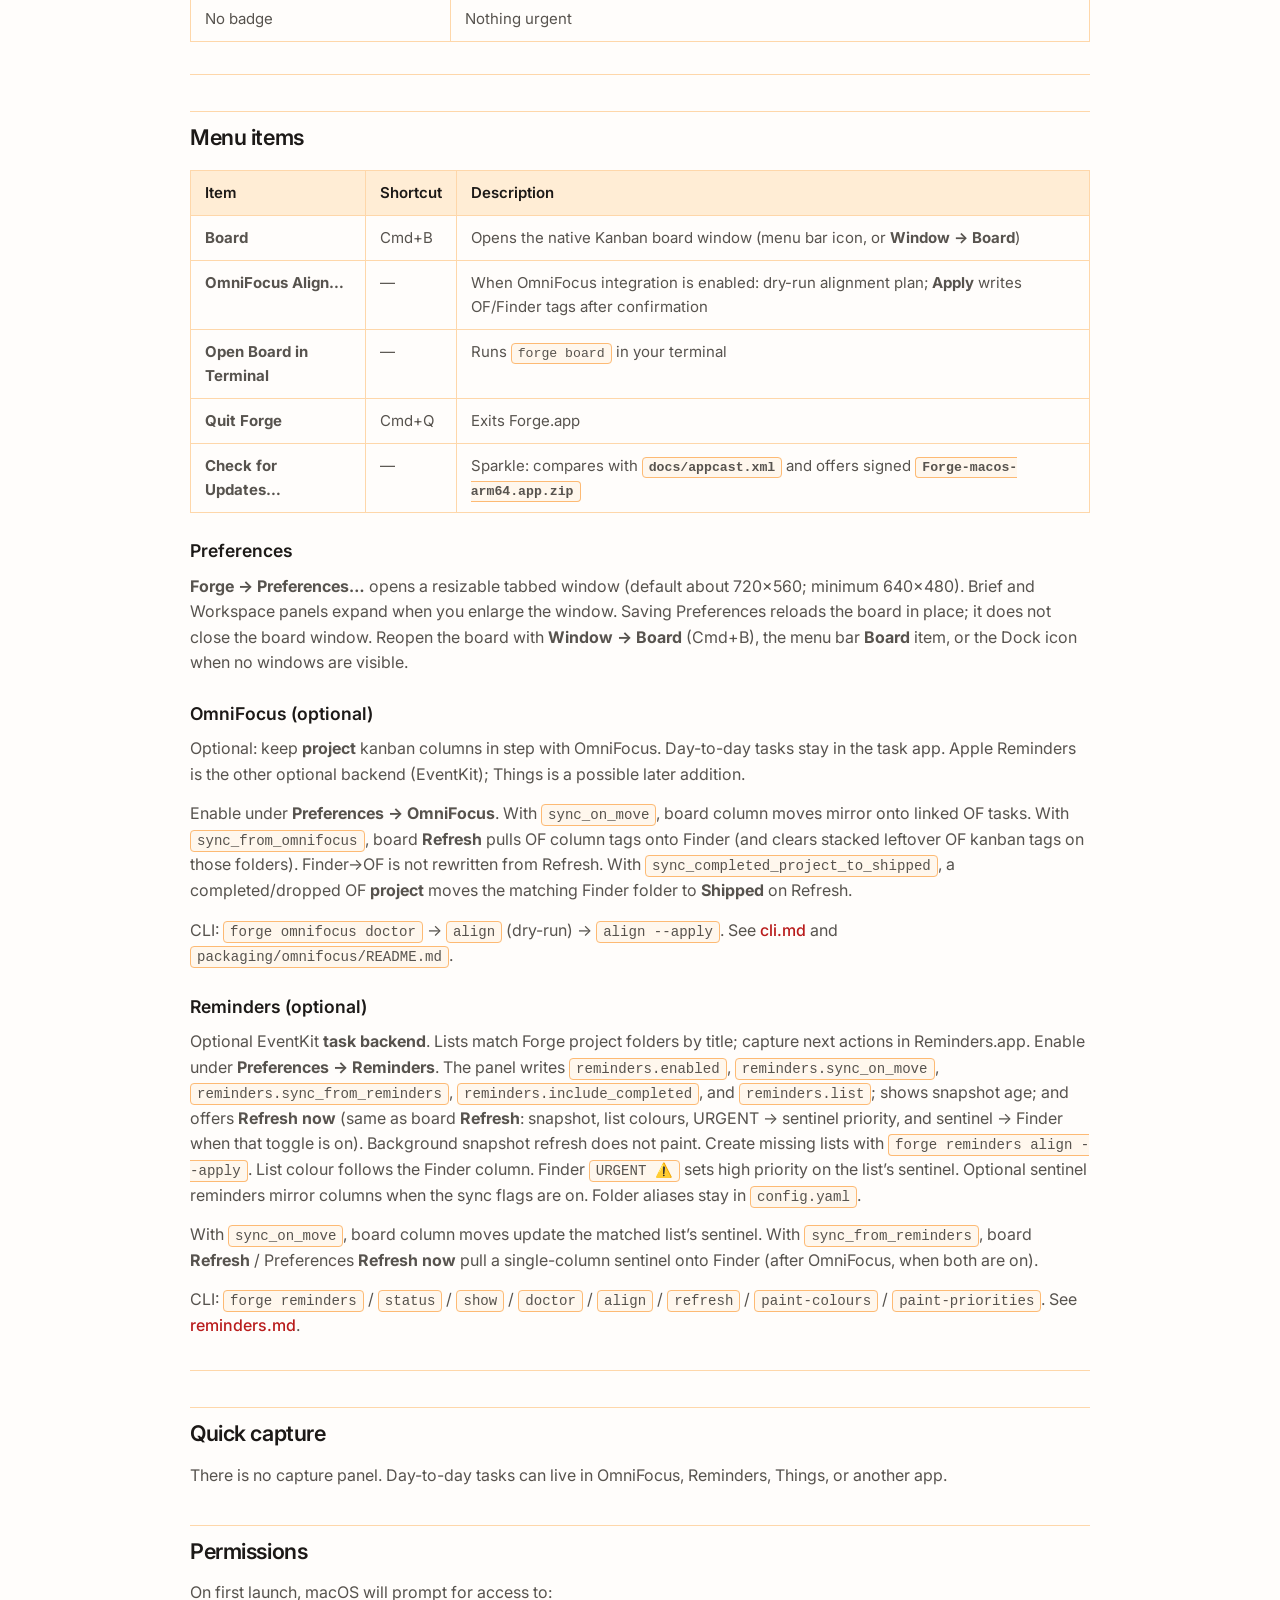
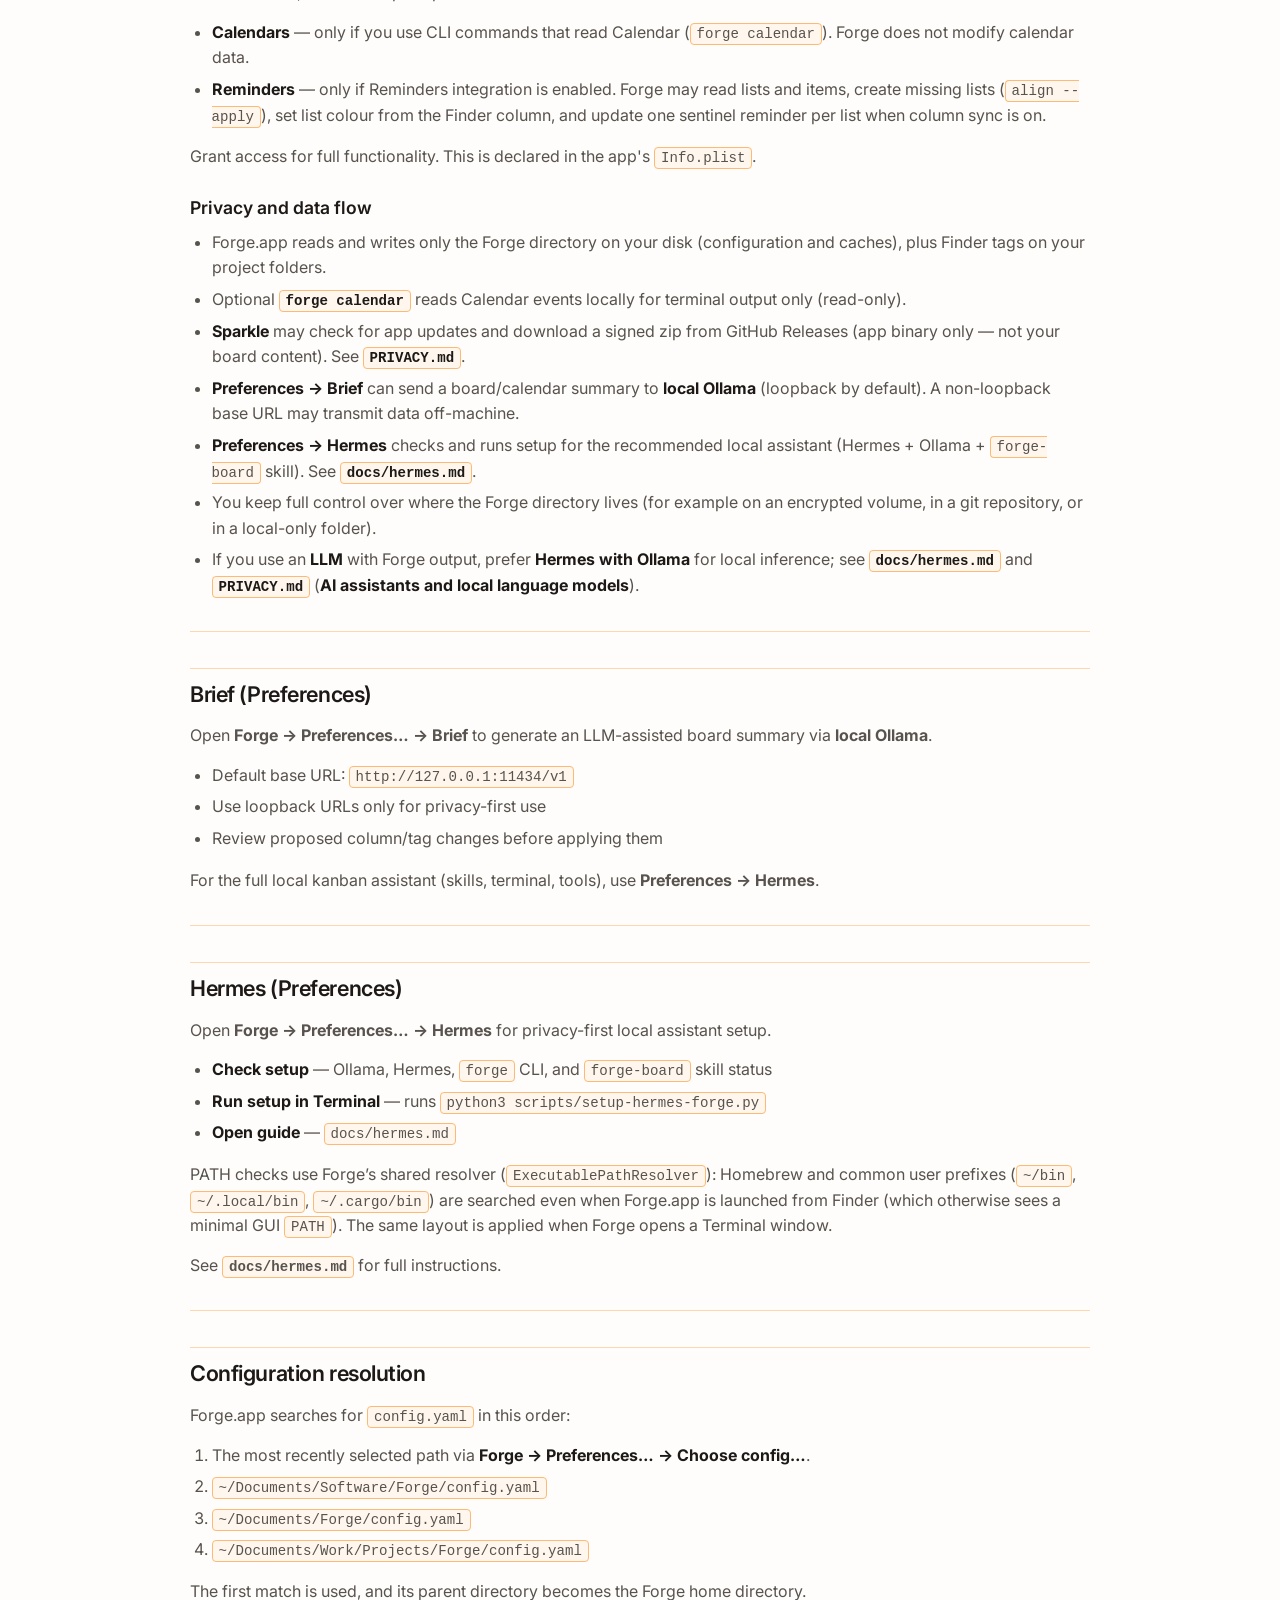
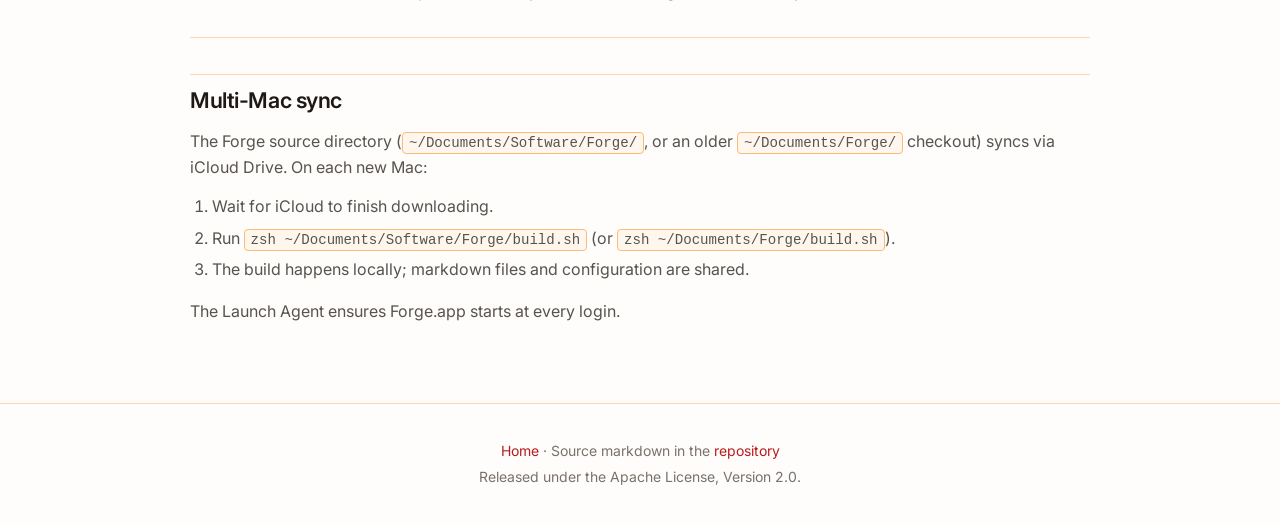
==== commit 8c045ee1: "Add optional Reminders backend aligned with board Refresh and Preferences. One EventKit list per For" ====
--- a/docs/app.html
+++ b/docs/app.html
@@ -4,7 +4,7 @@
     <meta charset="utf-8" />
     <meta name="viewport" content="width=device-width, initial-scale=1" />
     <title>Forge.app · Forge</title>
-    <meta name="description" content="Menu bar companion: project board, Radar, optional OmniFocus align, and setup." />
+    <meta name="description" content="Menu bar companion: project board, Radar, optional OmniFocus and Reminders, and setup." />
     <link rel="icon" type="image/svg+xml" href="favicon.svg" />
     <link rel="preconnect" href="https://fonts.googleapis.com" />
     <link rel="preconnect" href="https://fonts.gstatic.com" crossorigin />
@@ -162,7 +162,7 @@
 <tr>
 <td><strong>Board</strong></td>
 <td>Cmd+B</td>
-<td>Opens the native Kanban board window</td>
+<td>Opens the native Kanban board window (menu bar icon, or <strong>Window → Board</strong>)</td>
 </tr>
 <tr>
 <td><strong>OmniFocus Align…</strong></td>
@@ -188,13 +188,32 @@
 </table>
 <h3 id="preferences">Preferences</h3>
 <p><strong>Forge → Preferences…</strong> opens a resizable tabbed window (default about 720×560;
-minimum 640×480). Brief and Workspace panels expand when you enlarge the window.</p>
+minimum 640×480). Brief and Workspace panels expand when you enlarge the window.
+Saving Preferences reloads the board in place; it does not close the board window.
+Reopen the board with <strong>Window → Board</strong> (Cmd+B), the menu bar <strong>Board</strong> item, or
+the Dock icon when no windows are visible.</p>
 <h3 id="omnifocus-optional">OmniFocus (optional)</h3>
 <p>Optional: keep <strong>project</strong> kanban columns in step with OmniFocus. Day-to-day
-tasks stay in the task app. A Reminders backend (same role) is planned; Things
-is a possible later addition.</p>
+tasks stay in the task app. Apple Reminders is the other optional backend
+(EventKit); Things is a possible later addition.</p>
 <p>Enable under <strong>Preferences → OmniFocus</strong>. With <code>sync_on_move</code>, board column moves mirror onto linked OF tasks. With <code>sync_from_omnifocus</code>, board <strong>Refresh</strong> pulls OF column tags onto Finder (and clears stacked leftover OF kanban tags on those folders). Finder→OF is not rewritten from Refresh. With <code>sync_completed_project_to_shipped</code>, a completed/dropped OF <strong>project</strong> moves the matching Finder folder to <strong>Shipped</strong> on Refresh.</p>
 <p>CLI: <code>forge omnifocus doctor</code> → <code>align</code> (dry-run) → <code>align --apply</code>. See <a href="cli.html">cli.md</a> and <code>packaging/omnifocus/README.md</code>.</p>
+<h3 id="reminders-optional">Reminders (optional)</h3>
+<p>Optional EventKit <strong>task backend</strong>. Lists match Forge project folders by title;
+capture next actions in Reminders.app. Enable under <strong>Preferences → Reminders</strong>.
+The panel writes <code>reminders.enabled</code>, <code>reminders.sync_on_move</code>,
+<code>reminders.sync_from_reminders</code>, <code>reminders.include_completed</code>, and
+<code>reminders.list</code>; shows snapshot age; and offers <strong>Refresh now</strong> (same as board
+<strong>Refresh</strong>: snapshot, list colours, URGENT → sentinel priority, and sentinel →
+Finder when that toggle is on). Background snapshot refresh does not paint.
+Create missing lists with <code>forge reminders align --apply</code>. List colour follows
+the Finder column. Finder <code>URGENT ⚠️</code> sets high priority on the list’s sentinel.
+Optional sentinel reminders mirror columns when the sync flags are on. Folder
+aliases stay in <code>config.yaml</code>.</p>
+<p>With <code>sync_on_move</code>, board column moves update the matched list’s sentinel.
+With <code>sync_from_reminders</code>, board <strong>Refresh</strong> / Preferences <strong>Refresh now</strong> pull
+a single-column sentinel onto Finder (after OmniFocus, when both are on).</p>
+<p>CLI: <code>forge reminders</code> / <code>status</code> / <code>show</code> / <code>doctor</code> / <code>align</code> / <code>refresh</code> / <code>paint-colours</code> / <code>paint-priorities</code>. See <a href="reminders.html">reminders.md</a>.</p>
 <hr />
 <h2 id="quick-capture">Quick capture</h2>
 <p>There is no capture panel. Day-to-day tasks can live in OmniFocus, Reminders,
@@ -203,6 +222,7 @@
 <p>On first launch, macOS will prompt for access to:</p>
 <ul>
 <li><strong>Calendars</strong> — only if you use CLI commands that read Calendar (<code>forge calendar</code>). Forge does not modify calendar data.</li>
+<li><strong>Reminders</strong> — only if Reminders integration is enabled. Forge may read lists and items, create missing lists (<code>align --apply</code>), set list colour from the Finder column, and update one sentinel reminder per list when column sync is on.</li>
 </ul>
 <p>Grant access for full functionality. This is declared in the app's
 <code>Info.plist</code>.</p>
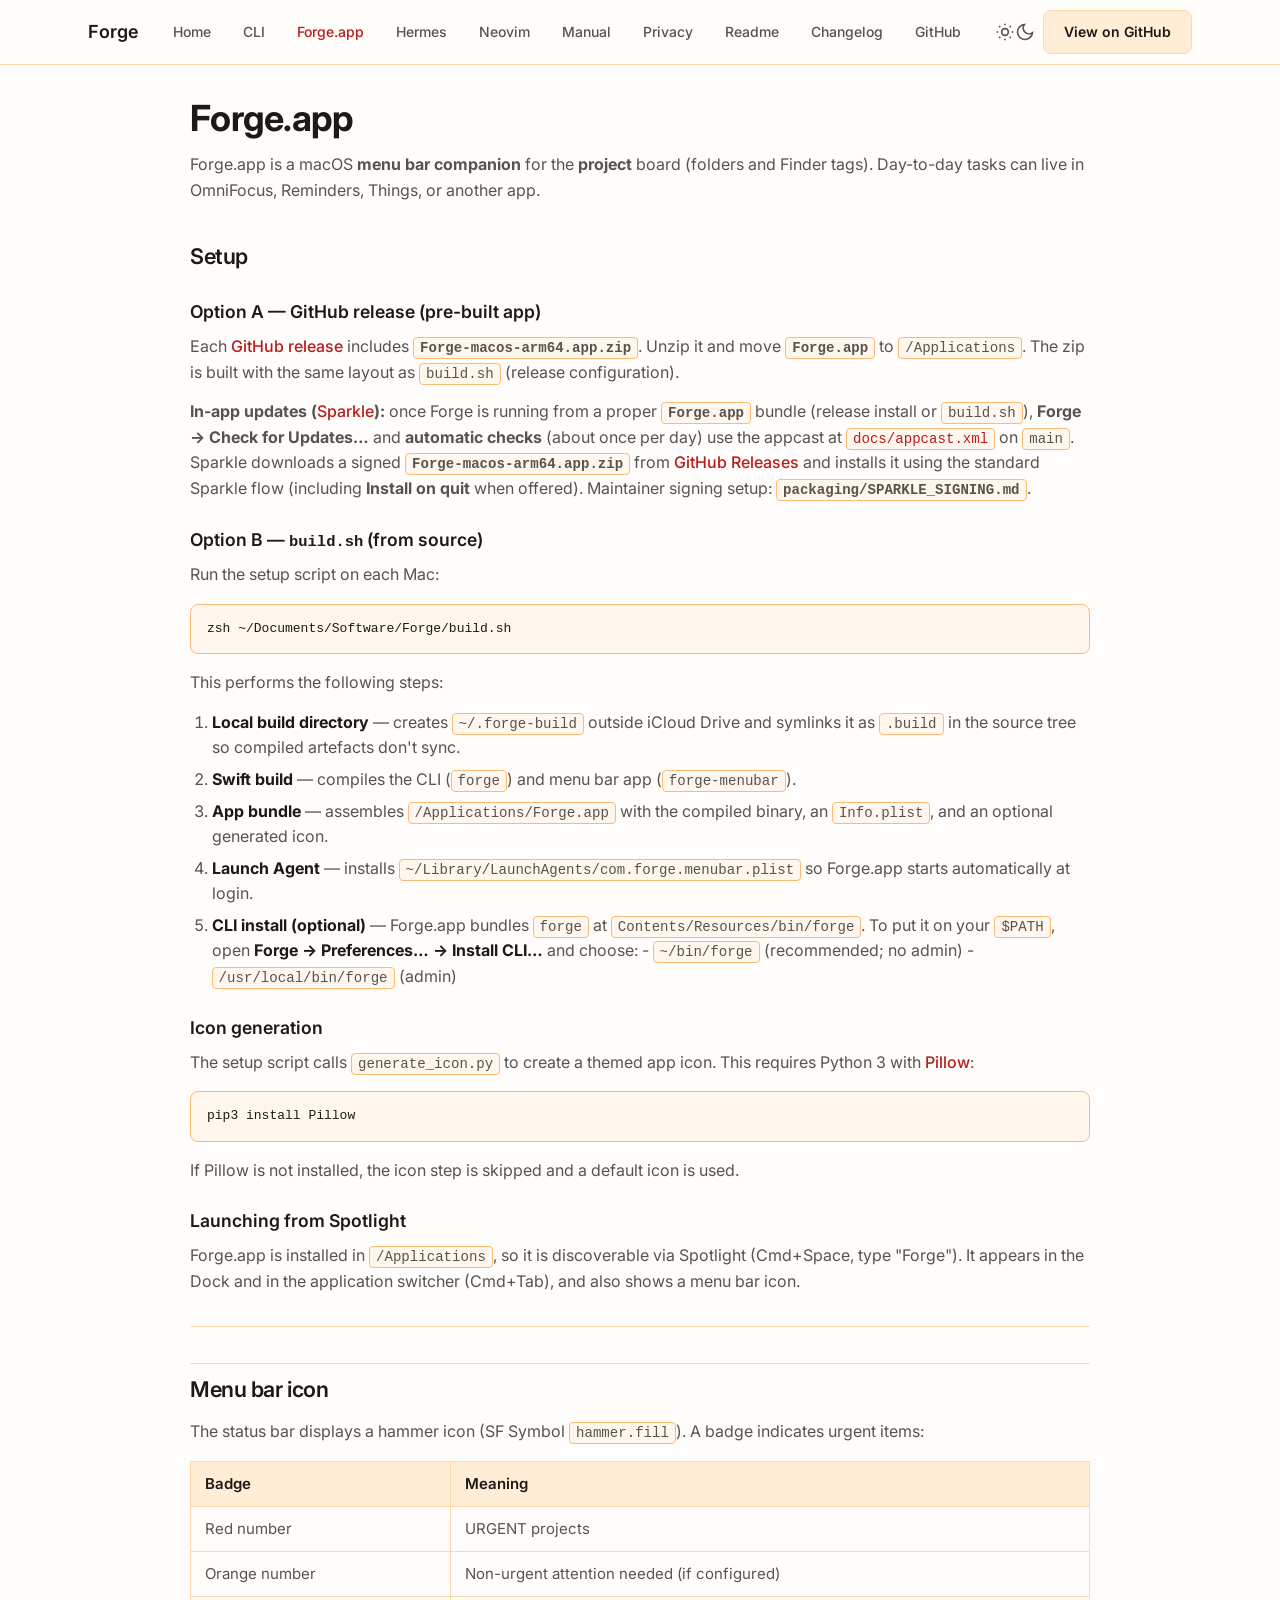
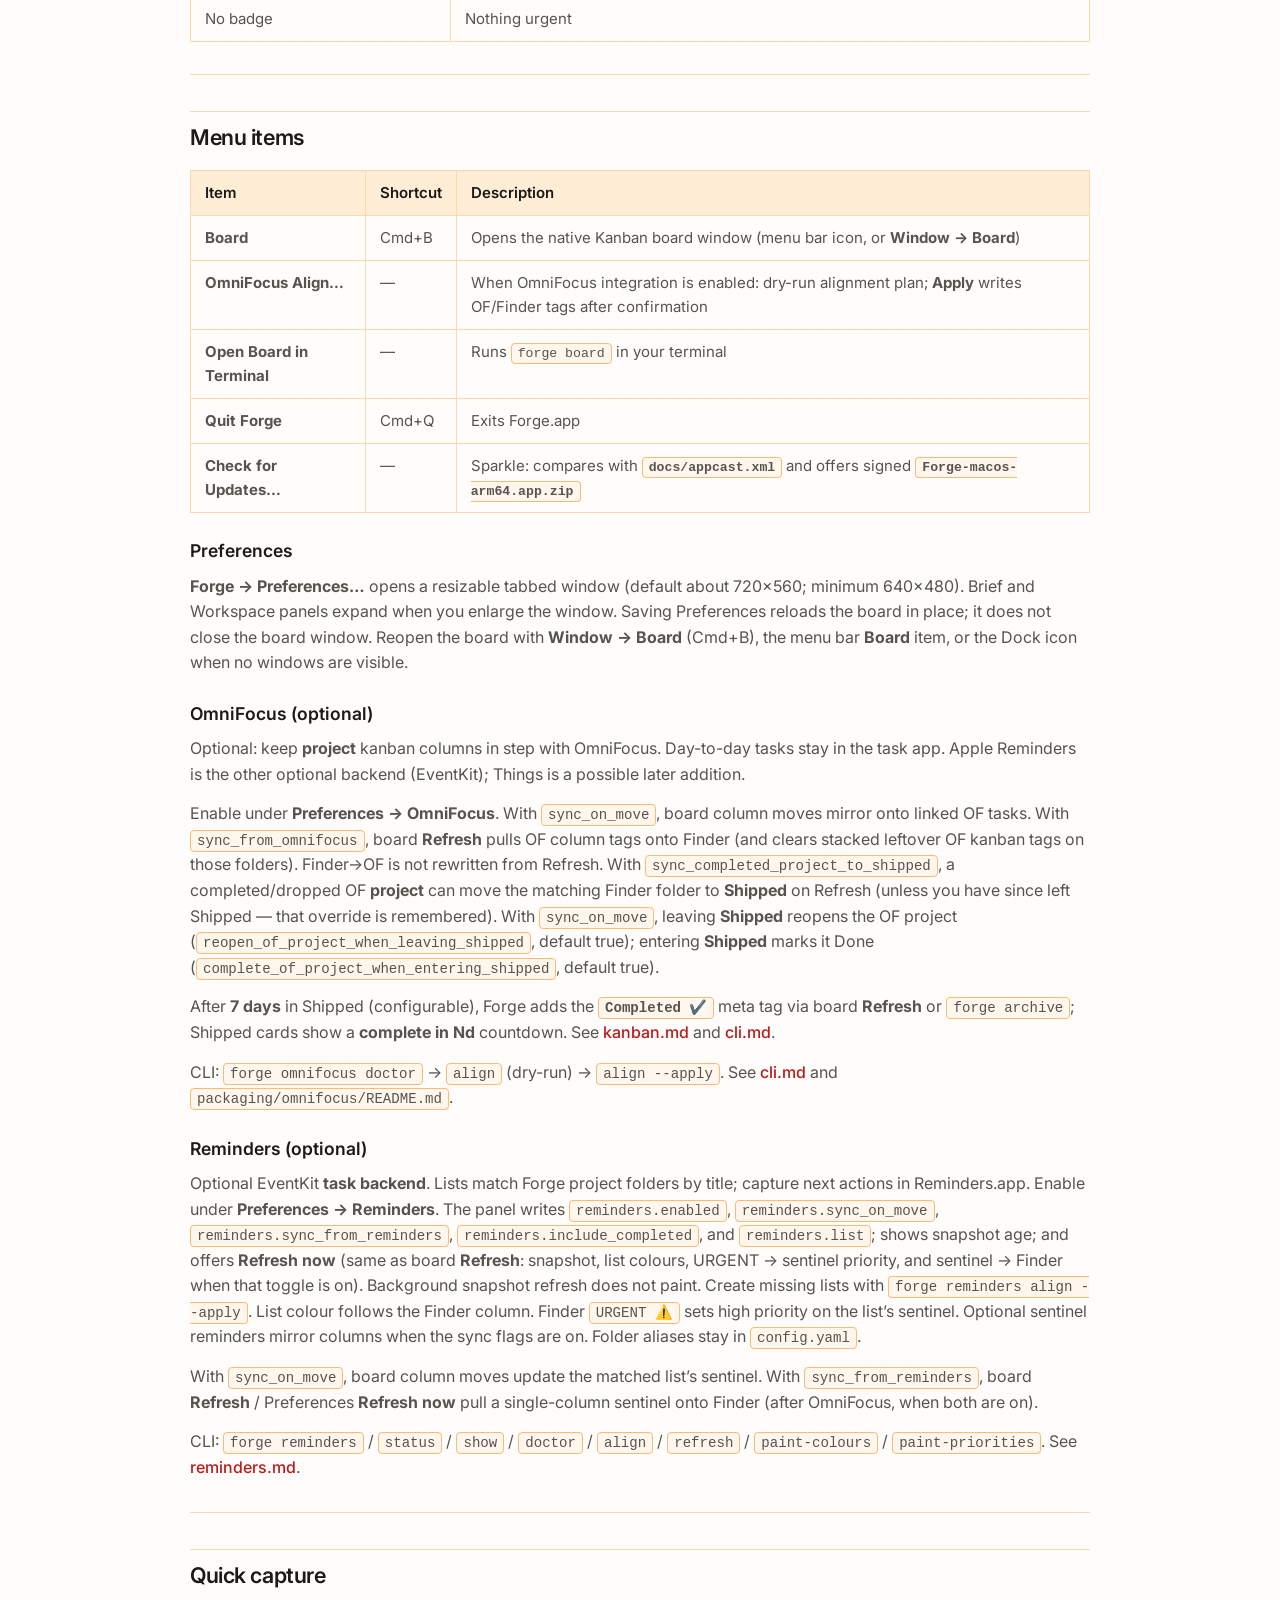
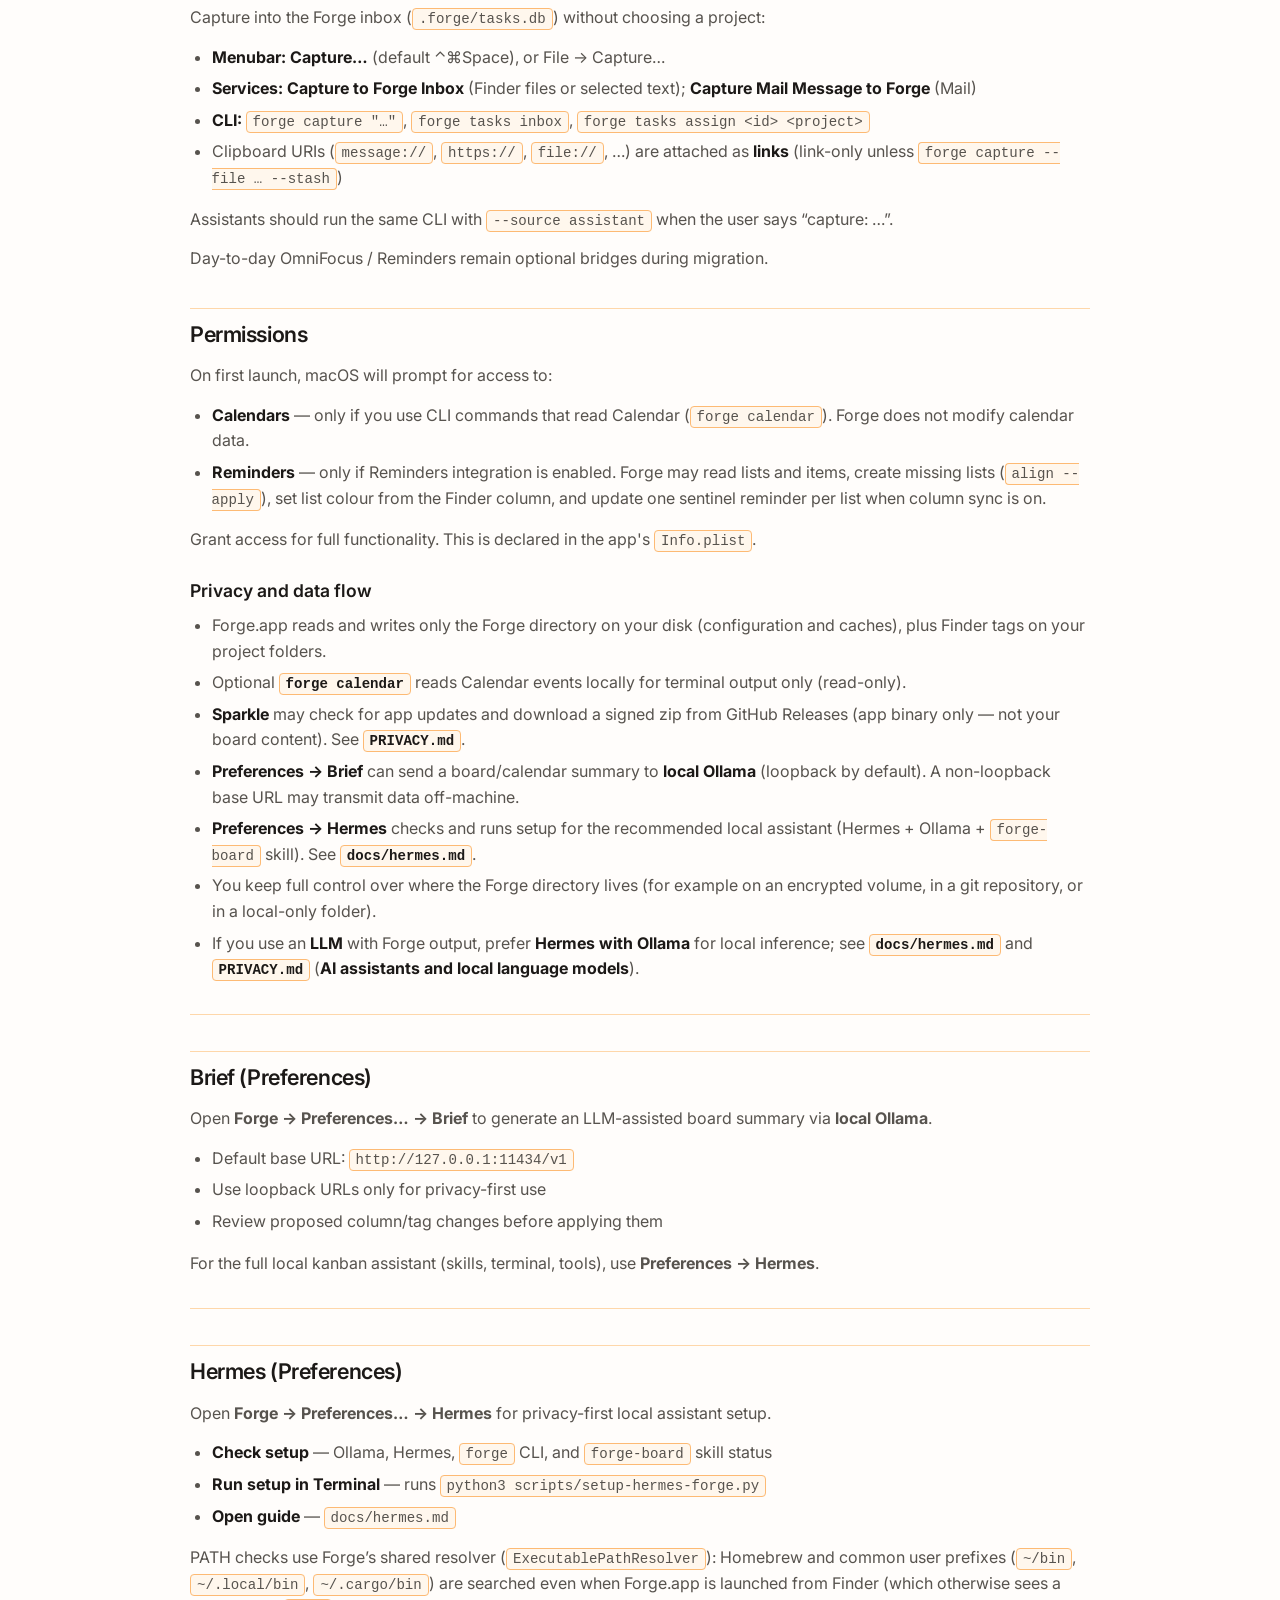
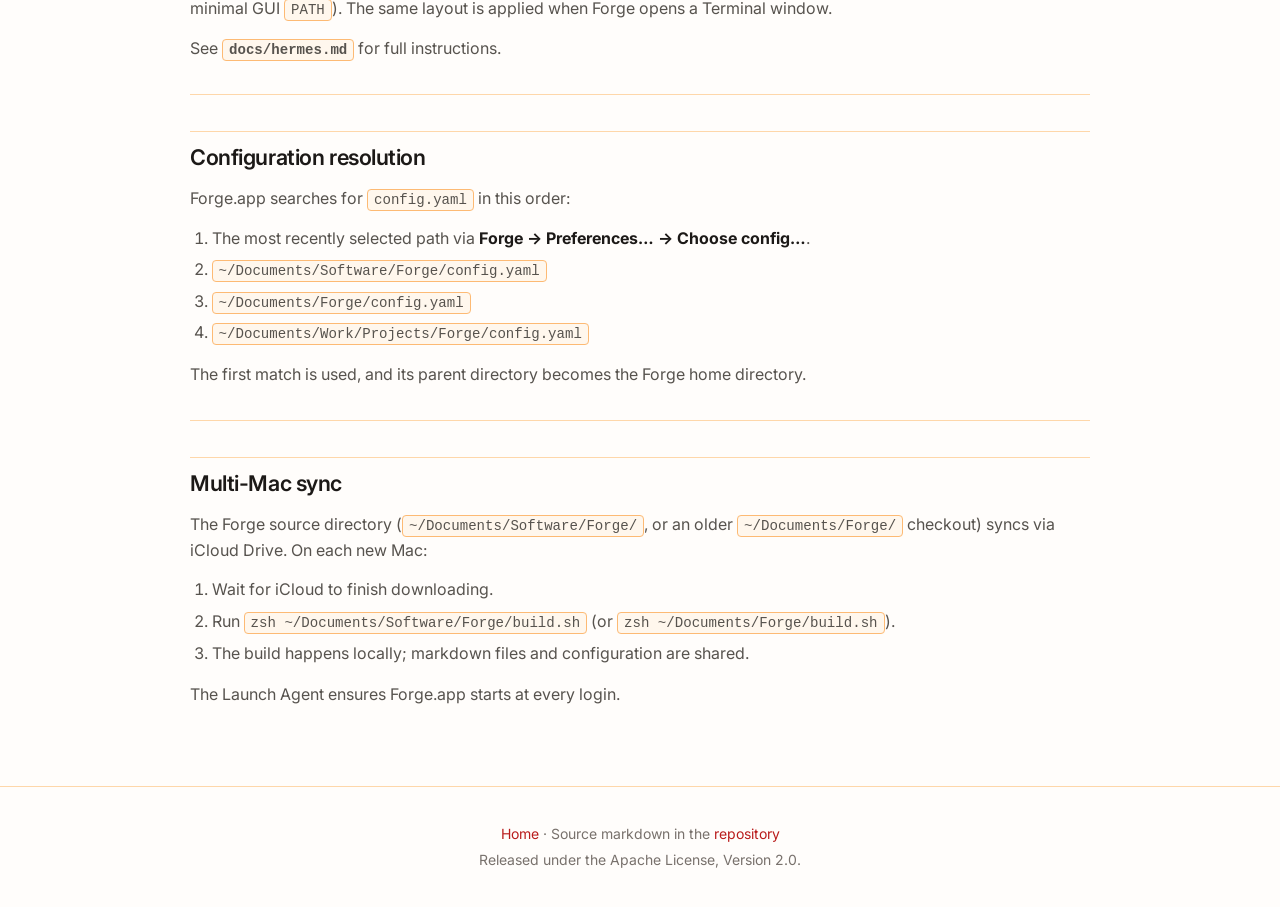
==== commit ebe50c35: "Wire dashboard opens and inbox triage; prefer Herdr/tmux for terminal. Open project TASKS.toml or Fi" ====
--- a/docs/app.html
+++ b/docs/app.html
@@ -196,7 +196,8 @@
 <p>Optional: keep <strong>project</strong> kanban columns in step with OmniFocus. Day-to-day
 tasks stay in the task app. Apple Reminders is the other optional backend
 (EventKit); Things is a possible later addition.</p>
-<p>Enable under <strong>Preferences → OmniFocus</strong>. With <code>sync_on_move</code>, board column moves mirror onto linked OF tasks. With <code>sync_from_omnifocus</code>, board <strong>Refresh</strong> pulls OF column tags onto Finder (and clears stacked leftover OF kanban tags on those folders). Finder→OF is not rewritten from Refresh. With <code>sync_completed_project_to_shipped</code>, a completed/dropped OF <strong>project</strong> moves the matching Finder folder to <strong>Shipped</strong> on Refresh.</p>
+<p>Enable under <strong>Preferences → OmniFocus</strong>. With <code>sync_on_move</code>, board column moves mirror onto linked OF tasks. With <code>sync_from_omnifocus</code>, board <strong>Refresh</strong> pulls OF column tags onto Finder (and clears stacked leftover OF kanban tags on those folders). Finder→OF is not rewritten from Refresh. With <code>sync_completed_project_to_shipped</code>, a completed/dropped OF <strong>project</strong> can move the matching Finder folder to <strong>Shipped</strong> on Refresh (unless you have since left Shipped — that override is remembered). With <code>sync_on_move</code>, leaving <strong>Shipped</strong> reopens the OF project (<code>reopen_of_project_when_leaving_shipped</code>, default true); entering <strong>Shipped</strong> marks it Done (<code>complete_of_project_when_entering_shipped</code>, default true).</p>
+<p>After <strong>7 days</strong> in Shipped (configurable), Forge adds the <strong><code>Completed ✔️</code></strong> meta tag via board <strong>Refresh</strong> or <code>forge archive</code>; Shipped cards show a <strong>complete in Nd</strong> countdown. See <a href="kanban.html">kanban.md</a> and <a href="cli.html#forge-archive">cli.md</a>.</p>
 <p>CLI: <code>forge omnifocus doctor</code> → <code>align</code> (dry-run) → <code>align --apply</code>. See <a href="cli.html">cli.md</a> and <code>packaging/omnifocus/README.md</code>.</p>
 <h3 id="reminders-optional">Reminders (optional)</h3>
 <p>Optional EventKit <strong>task backend</strong>. Lists match Forge project folders by title;
@@ -216,8 +217,15 @@
 <p>CLI: <code>forge reminders</code> / <code>status</code> / <code>show</code> / <code>doctor</code> / <code>align</code> / <code>refresh</code> / <code>paint-colours</code> / <code>paint-priorities</code>. See <a href="reminders.html">reminders.md</a>.</p>
 <hr />
 <h2 id="quick-capture">Quick capture</h2>
-<p>There is no capture panel. Day-to-day tasks can live in OmniFocus, Reminders,
-Things, or another app.</p>
+<p>Capture into the Forge inbox (<code>.forge/tasks.db</code>) without choosing a project:</p>
+<ul>
+<li><strong>Menubar:</strong> <strong>Capture…</strong> (default ⌃⌘Space), or File → Capture…</li>
+<li><strong>Services:</strong> <strong>Capture to Forge Inbox</strong> (Finder files or selected text); <strong>Capture Mail Message to Forge</strong> (Mail)</li>
+<li><strong>CLI:</strong> <code>forge capture "…"</code>, <code>forge tasks inbox</code>, <code>forge tasks assign &lt;id&gt; &lt;project&gt;</code></li>
+<li>Clipboard URIs (<code>message://</code>, <code>https://</code>, <code>file://</code>, …) are attached as <strong>links</strong> (link-only unless <code>forge capture --file … --stash</code>)</li>
+</ul>
+<p>Assistants should run the same CLI with <code>--source assistant</code> when the user says “capture: …”.</p>
+<p>Day-to-day OmniFocus / Reminders remain optional bridges during migration.</p>
 <h2 id="permissions">Permissions</h2>
 <p>On first launch, macOS will prompt for access to:</p>
 <ul>
